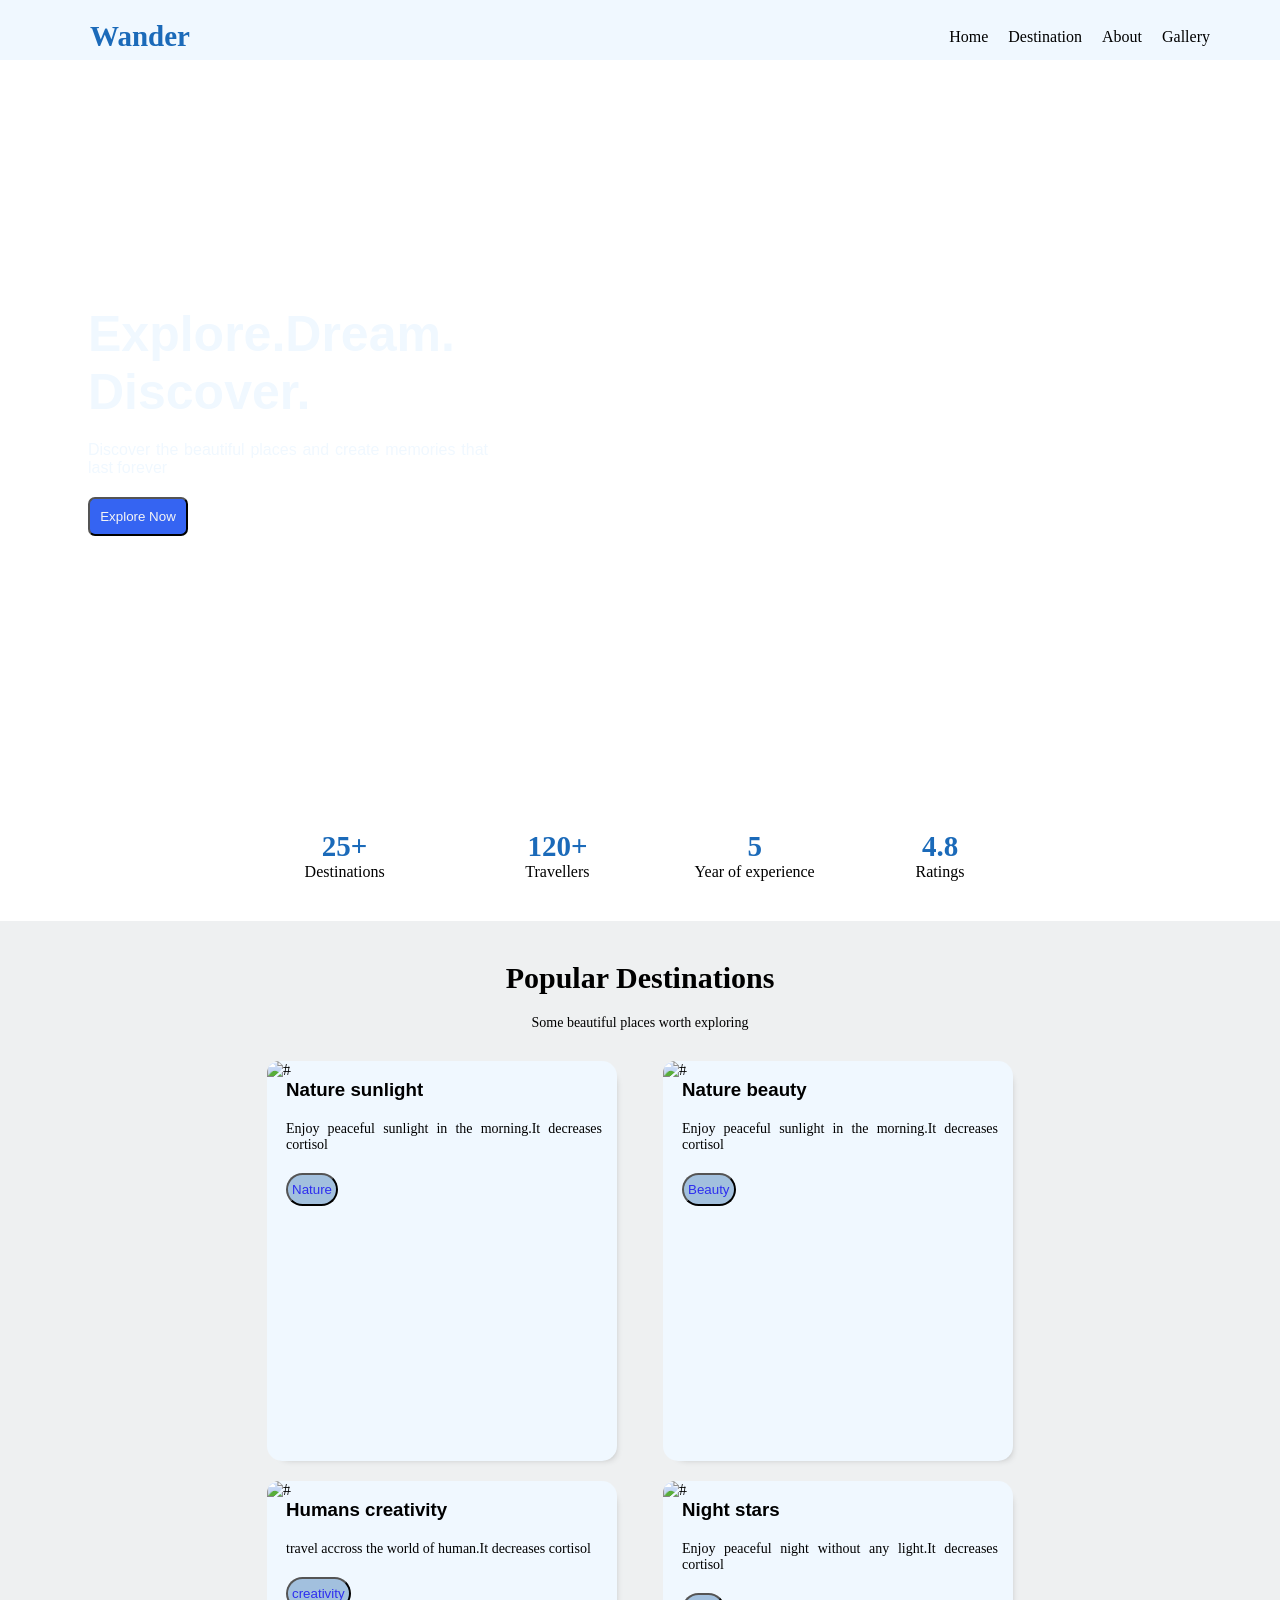
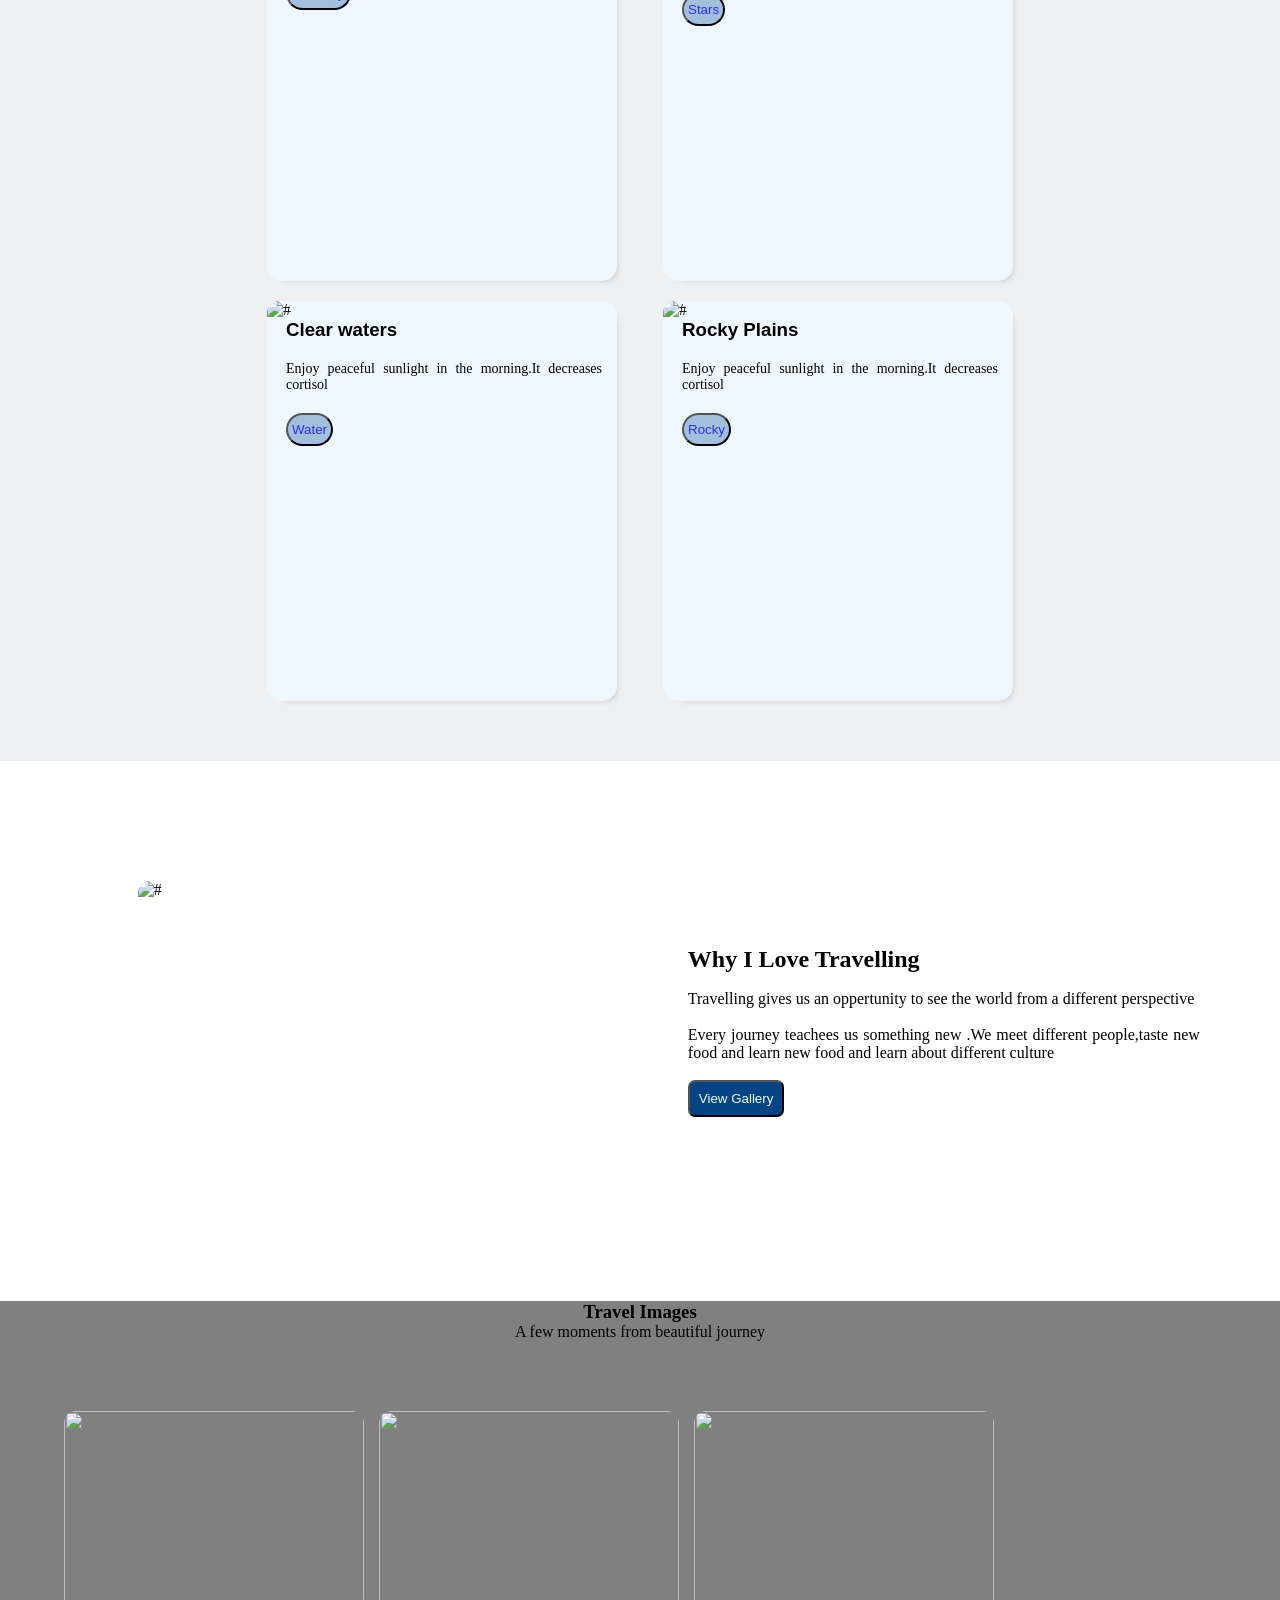
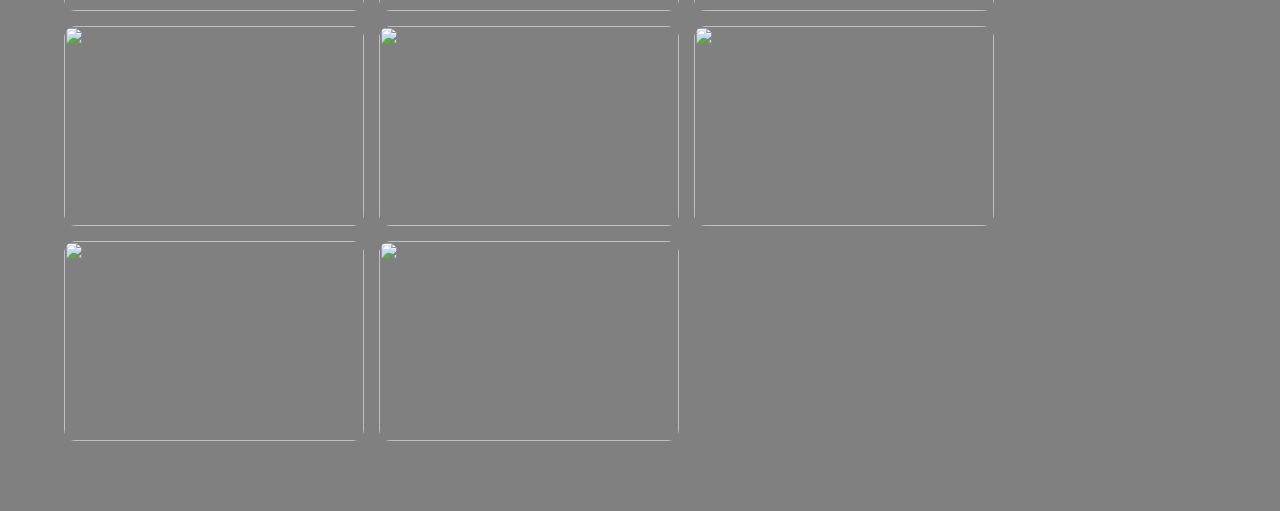
==== index.html @ 94b19f6f "first commit" ====
<!DOCTYPE html>
<html lang="en">

<head>
    <meta charset="UTF-8">
    <meta name="viewport" content="width=device-width, initial-scale=1.0">
    <title>Wander</title>
    <link rel="stylesheet" href="style.css">
</head>

<body>
    <nav>
        <ul>
            <div>
                <li><span>Wander</span></li>

            </div>
            <div class="feature">
                <li><a href="#">Home</a></li>
                <li><a href="#">Destination</a></li>
                <li><a href="#">About</a></li>
                <li><a href="#">Gallery</a></li>
            </div>
        </ul>
    </nav>
    <main>
        <div class="dis">
            <div class="text">
                <p>Explore.Dream. <br>
                Discover.</p>
                <p>Discover the beautiful places and create memories that last forever</p>
                <button>Explore Now</button>

            </div>
        
        </div>
</main>
<section>
    <div class="stats">
        <div class="info">
            <span>25+</span>
            <p>Destinations</p>
        </div>
        <div class="info">
            <span>120+</span>
            <p>Travellers</p>
        </div>
        <div class="info">
            <span>5</span>
            <p>Year of experience</p>
        </div>
        <div class="info">
            <span>4.8</span>
            <p>Ratings</p>
        </div>
    </div>
</section>
<article>
    <h2>Popular Destinations</h2>
    <p>Some beautiful places worth exploring</p>

    <div class="destiny">
        <div class="cards"><img src="https://picsum.photos/id/110/367/267" alt="#">
            <h3>Nature sunlight</h3>
            <p>Enjoy peaceful sunlight in the morning.It decreases cortisol</p>
            <button>Nature</button>
        </div>
        <div class="cards"><img src="https://picsum.photos/id/116/367/267" alt="#">
        <h3>Nature beauty</h3>
            <p>Enjoy peaceful sunlight in the morning.It decreases cortisol</p>
            <button>Beauty</button></div>
        <div class="cards"><img src="https://picsum.photos/id/122/367/267" alt="#">
        <h3>Humans creativity</h3>
            <p>travel accross the world of human.It decreases cortisol</p>
            <button>creativity</button></div>
        <div class="cards"><img src="https://picsum.photos/id/120/367/267" alt="#">
        <h3>Night stars</h3>
            <p>Enjoy peaceful night without any light.It decreases cortisol</p>
            <button>Stars</button></div>
        <div class="cards"><img src="https://picsum.photos/id/124/367/267" alt="#">
        <h3>Clear waters</h3>
            <p>Enjoy peaceful sunlight in the morning.It decreases cortisol</p>
            <button>Water</button></div>
        <div class="cards"><img src="https://picsum.photos/id/168/367/267" alt="#">
        <h3>Rocky Plains</h3>
            <p>Enjoy peaceful sunlight in the morning.It decreases cortisol</p>
            <button>Rocky</button></div>

    </div>
</article>
<aside>
    <div class="discri">
        <img src="https://picsum.photos/id/162/1500/998" alt="#">
        <div class="texto">
            <h2>Why I Love Travelling</h2>
            <p>Travelling gives us an oppertunity to see the world from a different perspective</p> 
            <p>Every journey teachees us something new .We meet different people,taste new food and learn new food and learn about different culture</p> 
            <button>View Gallery</button>

      </div>
    </div>
</aside>
<figure>
    <div class="info">
        <h3>Travel Images</h3>
        <p>A few moments from beautiful journey</p>
    </div>
    <div class="images">
        <img src="https://picsum.photos/id/154/367/267" alt="">
        <img src="https://picsum.photos/id/155/367/267" alt="">
        <img src="https://picsum.photos/id/142/367/267" alt="">
        <img src="https://picsum.photos/id/140/367/267" alt="">
        <img src="https://picsum.photos/id/136/367/267" alt="">
        <img src="https://picsum.photos/id/136/367/267" alt="">
        <img src="https://picsum.photos/id/118/367/267" alt="">
        <img src="https://picsum.photos/id/137/367/267" alt="">
    </div>
</figure>


</body>

</html>
---- style.css ----
* {
    margin: 0;
    padding: 0;
}
body{
    overflow-x: hidden;
}
nav {
    padding: 20px;
    height: 20px;
    position: fixed;
    z-index: 1;
    width: 100%;
    background-color: aliceblue;
}
nav ul {
    display: flex;
    list-style-type: none;
    align-items: center;
    justify-content: space-between;
}
span {
    color: #1b6ab9;
    font-weight: bolder;
    font-size: 29px;
    margin-left: 70px;

}
nav ul a {
    text-decoration: none;
    color: black;
}

.feature {
    display: flex;
    margin-right: 70px;
}
nav a {
    margin-right: 20px;
}

main {
    position: relative;
    top: 60px;
    width: 100vw;
    /* https://picsum.photos/id/62/2000/1333 */
    height: 80vh;
}
.dis{
    background-image: url(https://picsum.photos/2000/1333);
    width: 100vw;
    height: 80vh;
    object-fit: cover;
    background-position: center center;
    background-repeat: no-repeat;
    margin-bottom: 20px;
    
}
.text{
    height: 80vh;
    display: flex;
    text-align: justify;
    flex-direction: column;
    justify-content: center ;
    margin-left: 88px;
    max-width: 400px;
    row-gap: 20px;
    font-family: sans-serif;
    
}
.dis p:first-child{
    width: 100px;
    font-size: 50px;
    font-weight: bolder;
    color: aliceblue;
}
.dis p:nth-child(2){
    color: aliceblue;
}
.dis button{
    padding: 10px;
    width: 100px;
    border-radius: 7px;
    background-color: rgb(53, 100, 242);
    color: whitesmoke;
}

.stats {
    display: flex;
    justify-content: center;
    bottom: 1px;
    gap: 20px;
    margin-top: 70px;
    padding: 40px;
}

.info {
    text-align: center;
    min-width: 100px;
}
.info span{
    padding: 0px 70px 0px 0px;
}
article{
    background-color: rgb(238, 240, 241);
    width: 100vw;
    padding-bottom: 40px;
}
.destiny{
    display: flex;
    justify-content: center;
    align-items: center;
    width: 80vw;
    flex-wrap: wrap;
    gap: 0px 46px;
    margin: auto;   
}
article h2{
    font-size: 30px;
    padding-top: 40px;
    padding-bottom: 20px;
    text-align: center;
    
}
article p{
    font-size: 14px;
    margin: 0px 0px 30px 0px;
    text-align: center;
}
.cards{
    height: 400px;
    width: 350px;
    background-color:aliceblue ;
    border-radius: 15px;
    margin-bottom: 20px;
    box-shadow: 6px 6px 8px -10px gray;
}
.cards:hover{
    box-shadow: 6px 6px 13px -2px gray;
    transform: translateY(-7px);
    transition: ease;
    transition-duration: 0.3s;
}
.cards img{
    border-radius: 15px 15px 0px 0px ;
    height: 230px;
    width: 350px;
    object-fit: cover;
    object-position: top;
    background-color: aliceblue;
}
.cards h3{
    margin: 0px 0px 20px 19px;
    font-family: 'Segoe UI', Tahoma, Geneva, Verdana, sans-serif;
    text-align: justify;  
}
.cards p{
    margin: 0px 15px 20px 19px;
    text-align: justify;
}
.cards button{
    margin: 0px 15px 20px 19px;
    padding: 7px 4px;
    border-radius: 19px;
    background-color: #a2c0de;
    color: rgb(46, 46, 239);
    text-align: justify;
}
.discri img{
    height: 300px;
    width: 500px;
    border-radius: 12px;
    margin-left: 5%;
}
.texto{
    width: 40vw; 
    text-align: justify;
}
.texto p{
    margin-bottom: 18px;
    margin-top: 17px;
}
.texto button{
    padding: 9px;
    color: azure;
    background-color: rgb(4, 68, 132);
    border-radius: 7px;
}
.discri{
    height: 60vh;   
    gap: 0px 50px;
    display: flex;
    text-align: justify;
    width: 90vw;
    flex-wrap: wrap;
    align-items: center;
    justify-content: center;
    margin: auto;    
}
figure {
    display: flex;
    flex-direction: column;
    height: 90vh;
    background-color: grey;
}

.images{
    display: flex;
    margin: auto;
    flex-wrap: wrap;
    align-items: center;
    width: 90vw;
    gap: 15px 15px;

}
.images img{
    border-radius: 12px;
    height: 200px;
    width: 300px;
}
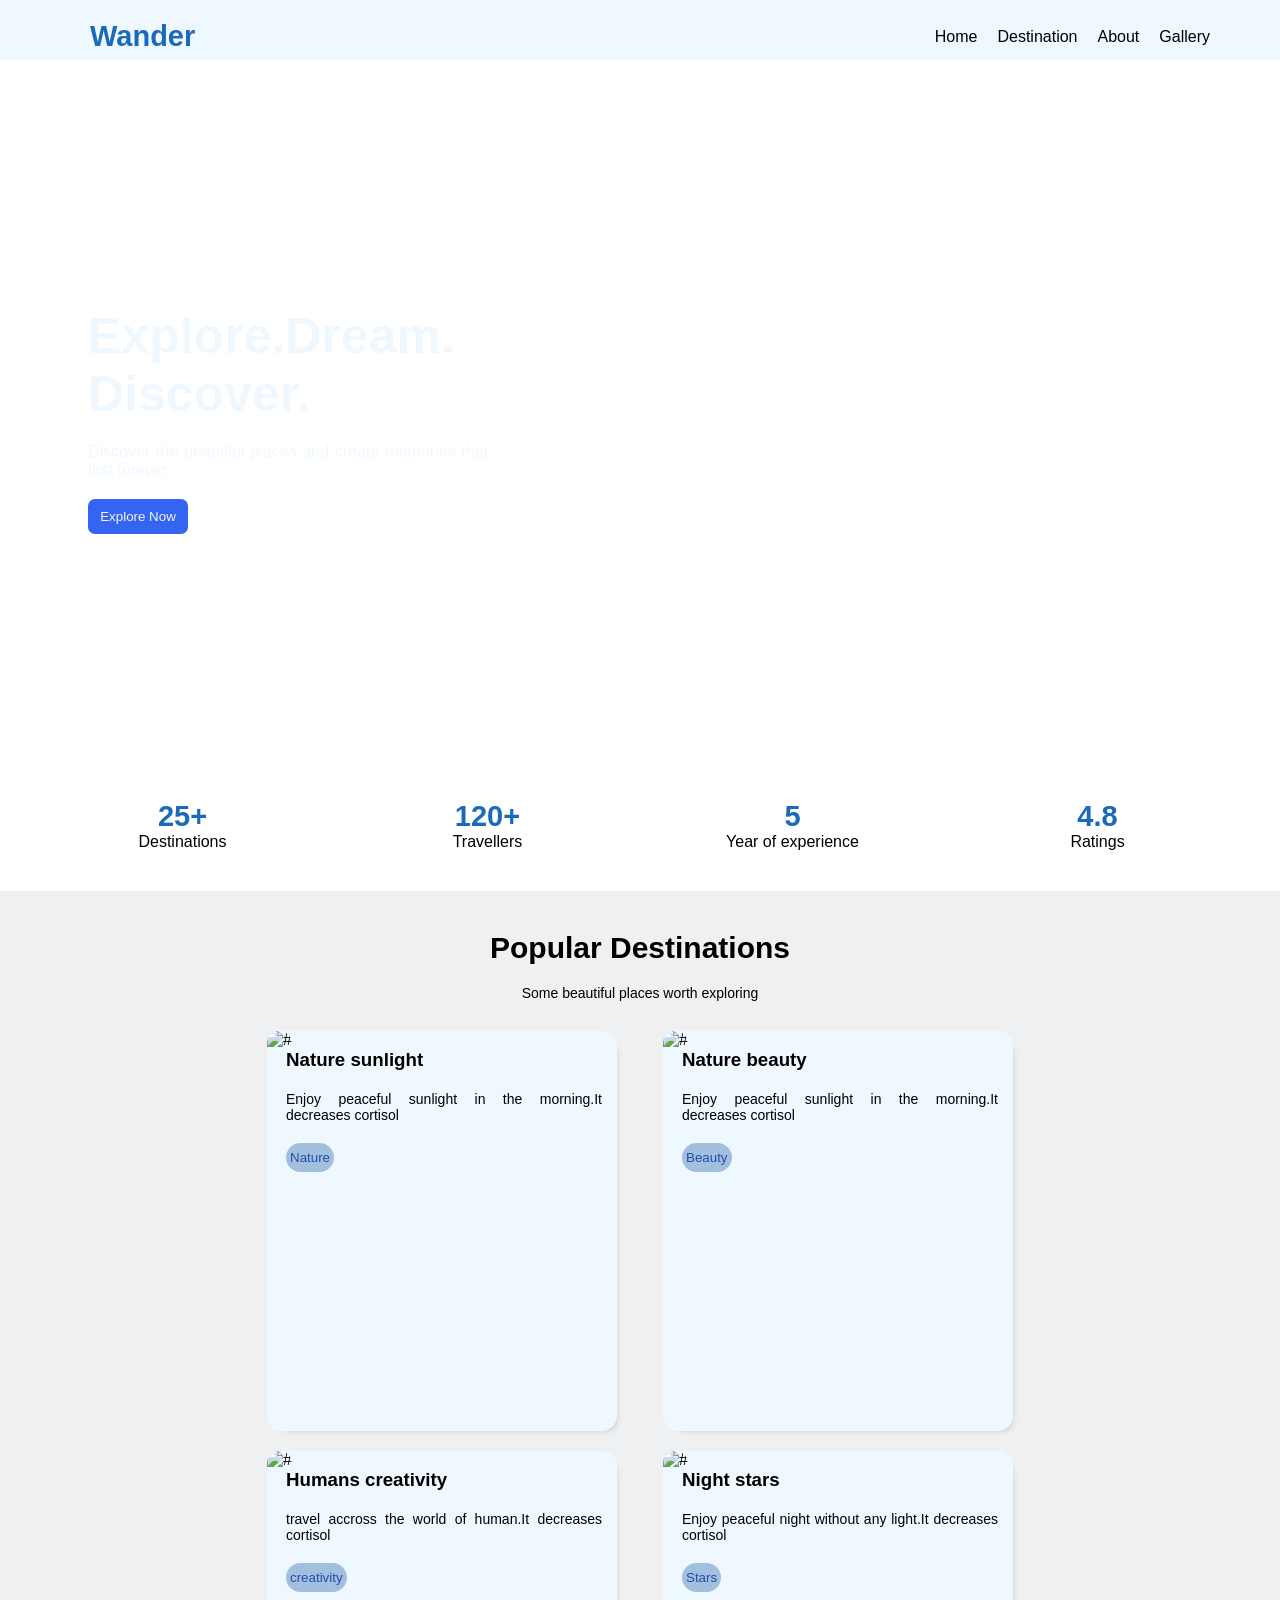
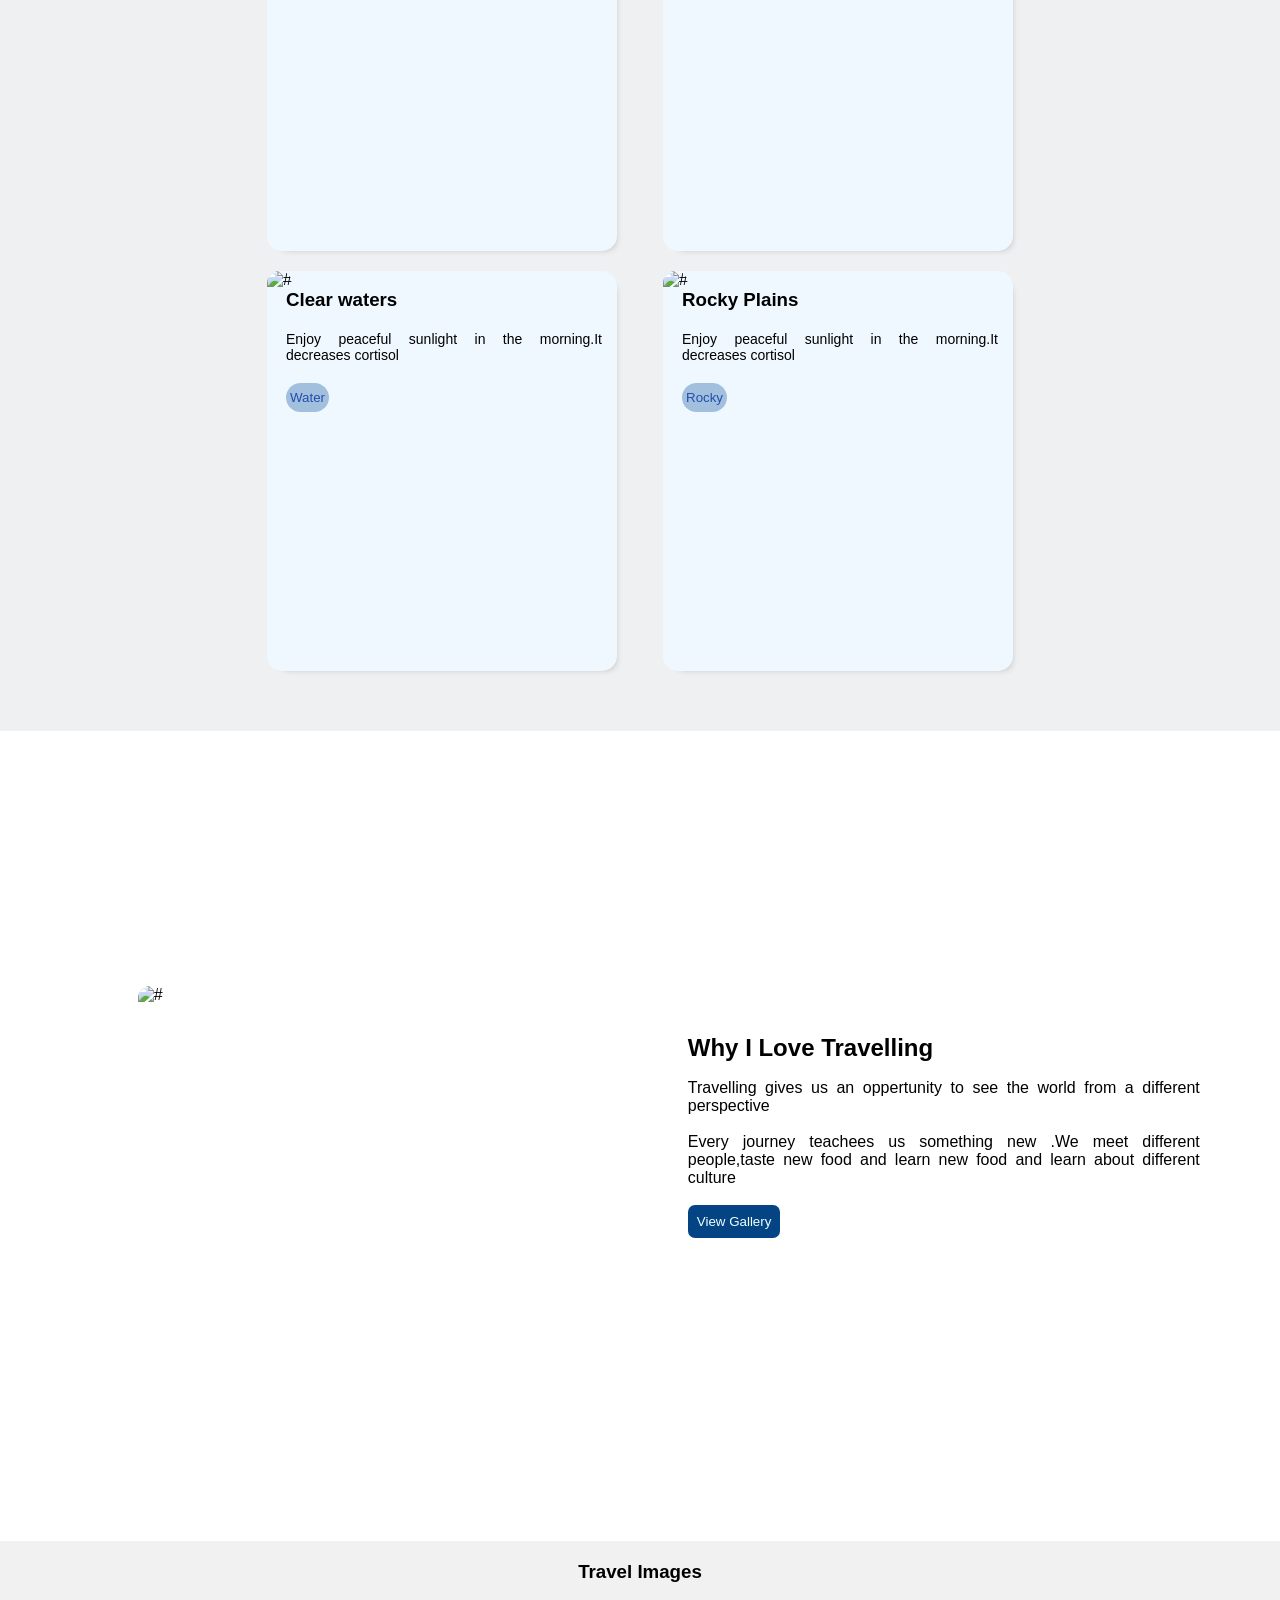
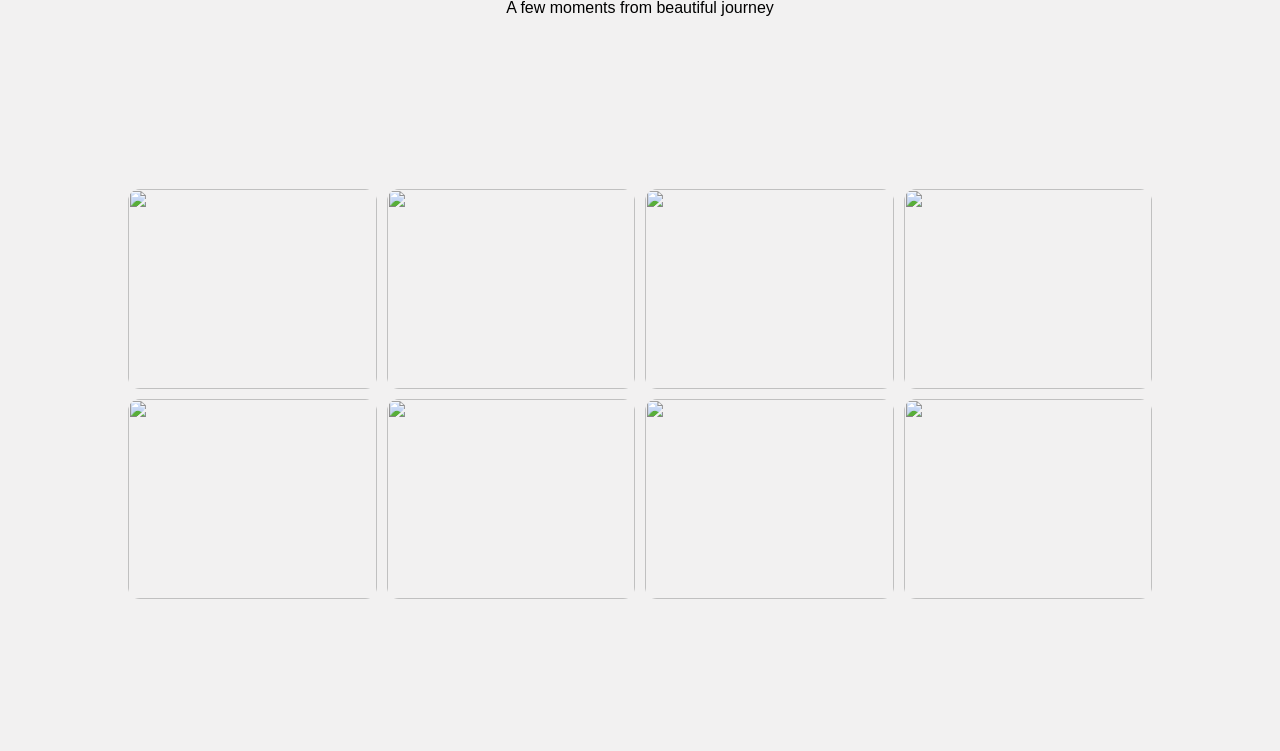
==== commit ecf08b41: "modify the ui" ====
--- a/index.html
+++ b/index.html
@@ -101,7 +101,7 @@
     </div>
 </aside>
 <figure>
-    <div class="info">
+    <div class="infos">
         <h3>Travel Images</h3>
         <p>A few moments from beautiful journey</p>
     </div>
--- a/style.css
+++ b/style.css
@@ -4,6 +4,7 @@
 }
 body{
     overflow-x: hidden;
+    font-family: 'Segoe UI', Tahoma, Geneva, Verdana, sans-serif;
 }
 nav {
     padding: 20px;
@@ -82,24 +83,44 @@
     width: 100px;
     border-radius: 7px;
     background-color: rgb(53, 100, 242);
+     border: none;
     color: whitesmoke;
 }
-
+.dis button:hover{
+    color: rgb(53, 100, 242);
+    background-color:  whitesmoke;;
+}
 .stats {
     display: flex;
     justify-content: center;
     bottom: 1px;
     gap: 20px;
-    margin-top: 70px;
+    margin-top: 40px;
     padding: 40px;
 }
 
 .info {
     text-align: center;
-    min-width: 100px;
+    flex: 1;
+    min-width: 0;
 }
 .info span{
     padding: 0px 70px 0px 0px;
+}
+@media (max-width: 970px) {
+    .stats {
+        display: grid;
+        grid-template-columns: repeat(2, minmax(0, 1fr));
+        gap: 24px 12px;
+        padding: 24px 12px;
+    }
+    .info span {
+        font-size: 28px;
+    }
+
+    .info p {
+        font-size: 16px;
+    }
 }
 article{
     background-color: rgb(238, 240, 241);
@@ -163,8 +184,13 @@
     padding: 7px 4px;
     border-radius: 19px;
     background-color: #a2c0de;
-    color: rgb(46, 46, 239);
-    text-align: justify;
+    color: rgb(34, 78, 173);
+    text-align: justify;
+    border: none;
+}
+.cards button:hover{
+     background-color: rgb(34, 78, 173);
+    color: #a2c0de;
 }
 .discri img{
     height: 300px;
@@ -185,9 +211,14 @@
     color: azure;
     background-color: rgb(4, 68, 132);
     border-radius: 7px;
+   border: none;
+}
+.texto button:hover{
+    color: rgb(4, 68, 132);
+    background-color: azure;
 }
 .discri{
-    height: 60vh;   
+    height: 90vh;   
     gap: 0px 50px;
     display: flex;
     text-align: justify;
@@ -201,20 +232,39 @@
     display: flex;
     flex-direction: column;
     height: 90vh;
-    background-color: grey;
-}
-
-.images{
-    display: flex;
+    background-color: rgb(242, 241, 241);
+}
+.infos{
+    text-align: center;
+}
+.infos h3{
+    margin: 20px 0px 16px 0px;
+    
+}
+.infos p{
+    margin-bottom: 20px;
+}
+
+.images {
+    display: grid;
+    justify-items: center;
     margin: auto;
-    flex-wrap: wrap;
-    align-items: center;
-    width: 90vw;
-    gap: 15px 15px;
-
-}
-.images img{
+    width: 80vw;
+    height: auto;
+    grid-template-columns: repeat(4, minmax(0, 1fr));
+    gap: 10px;
+}
+
+.images img {
     border-radius: 12px;
     height: 200px;
-    width: 300px;
-}
+    width: 100%;
+    object-fit: cover;
+}
+@media screen and (max-width: 1000px) {
+    .images{
+         display: grid;
+         grid-template-columns:  repeat(2, minmax(0, 1fr));;
+        
+    }
+}
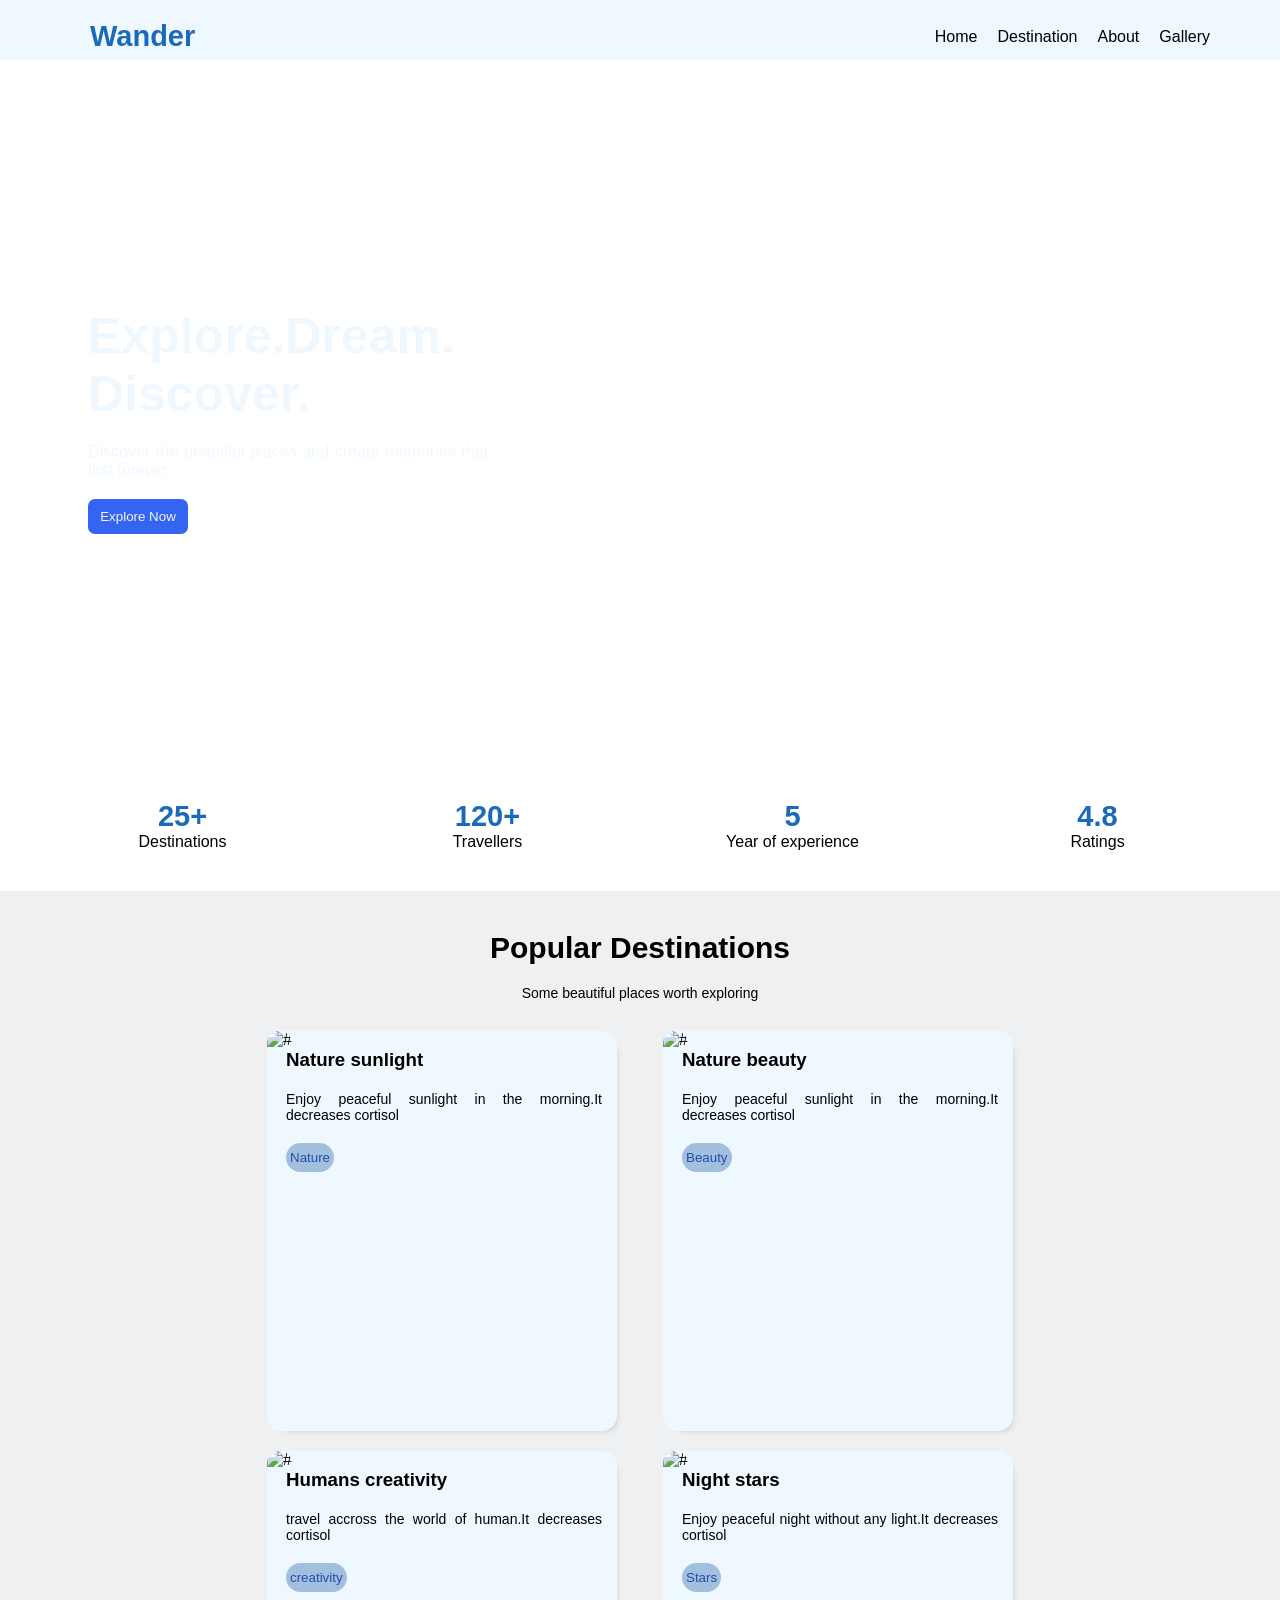
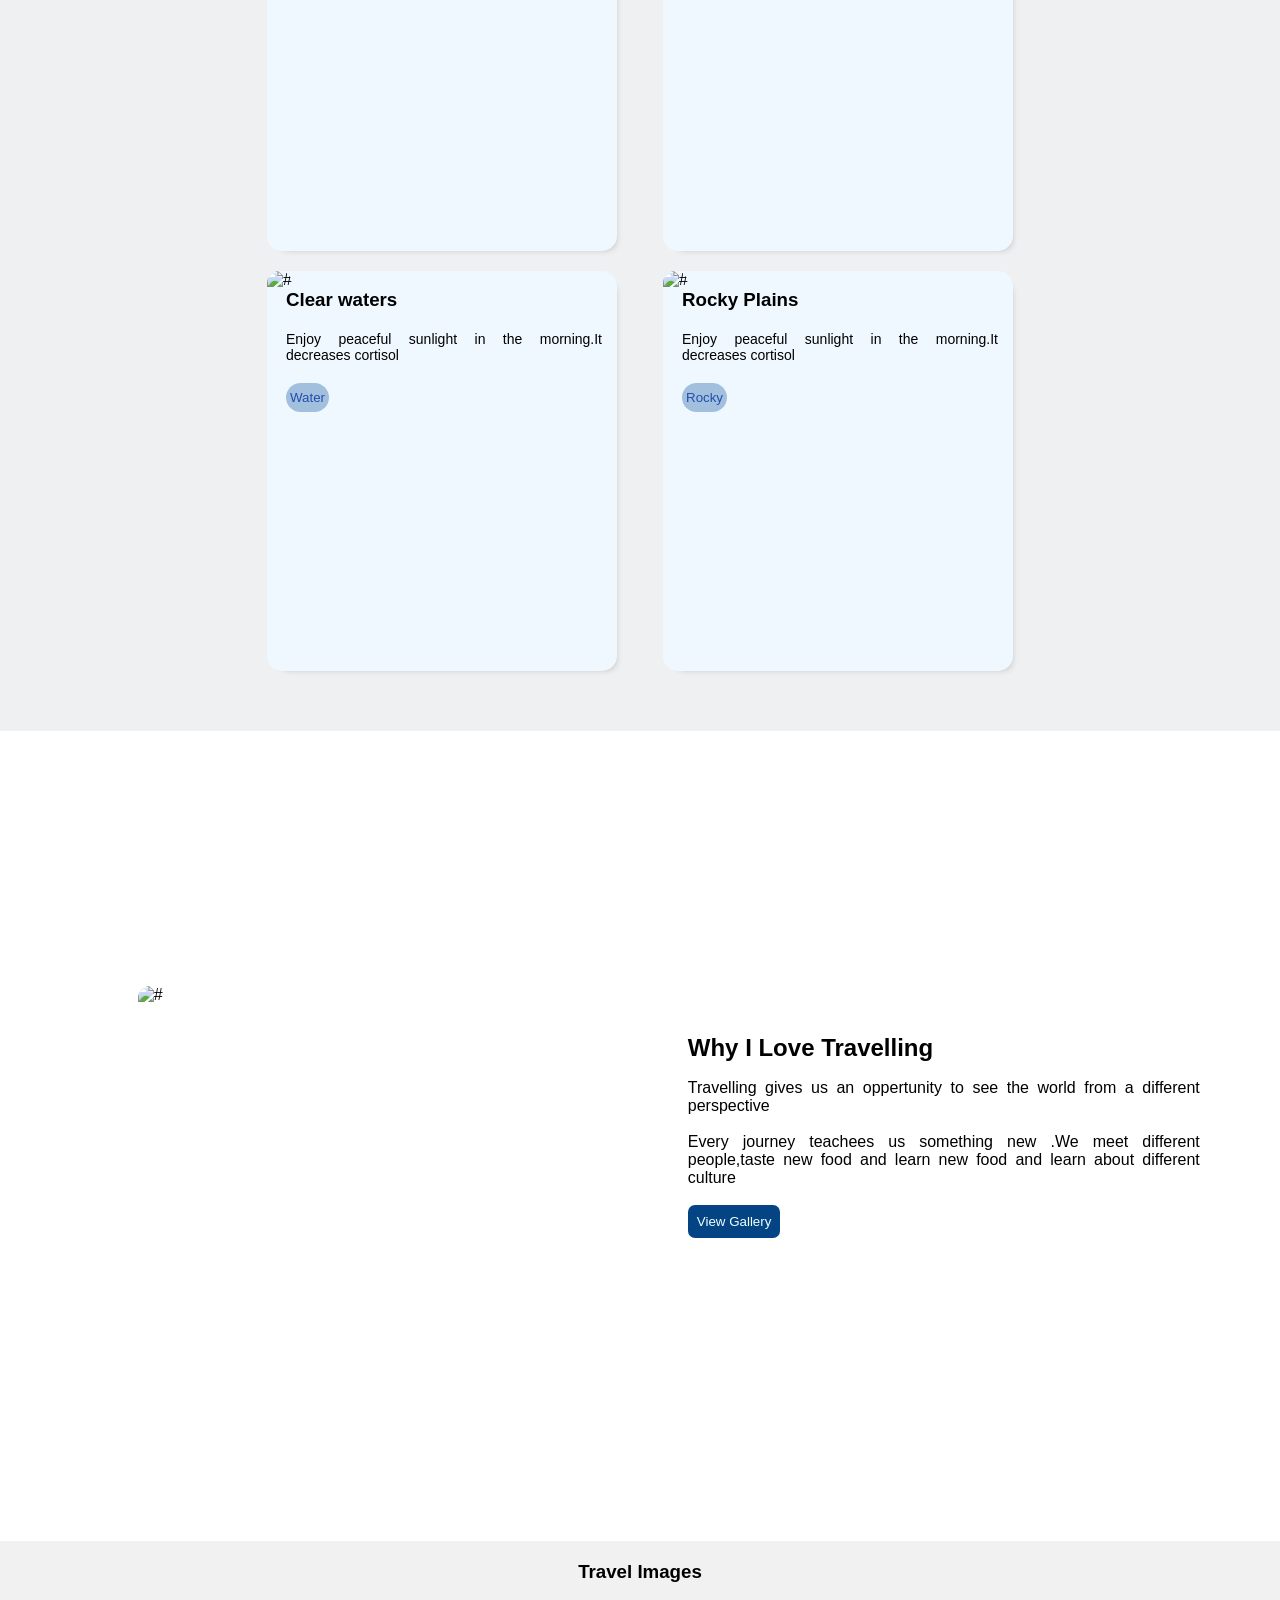
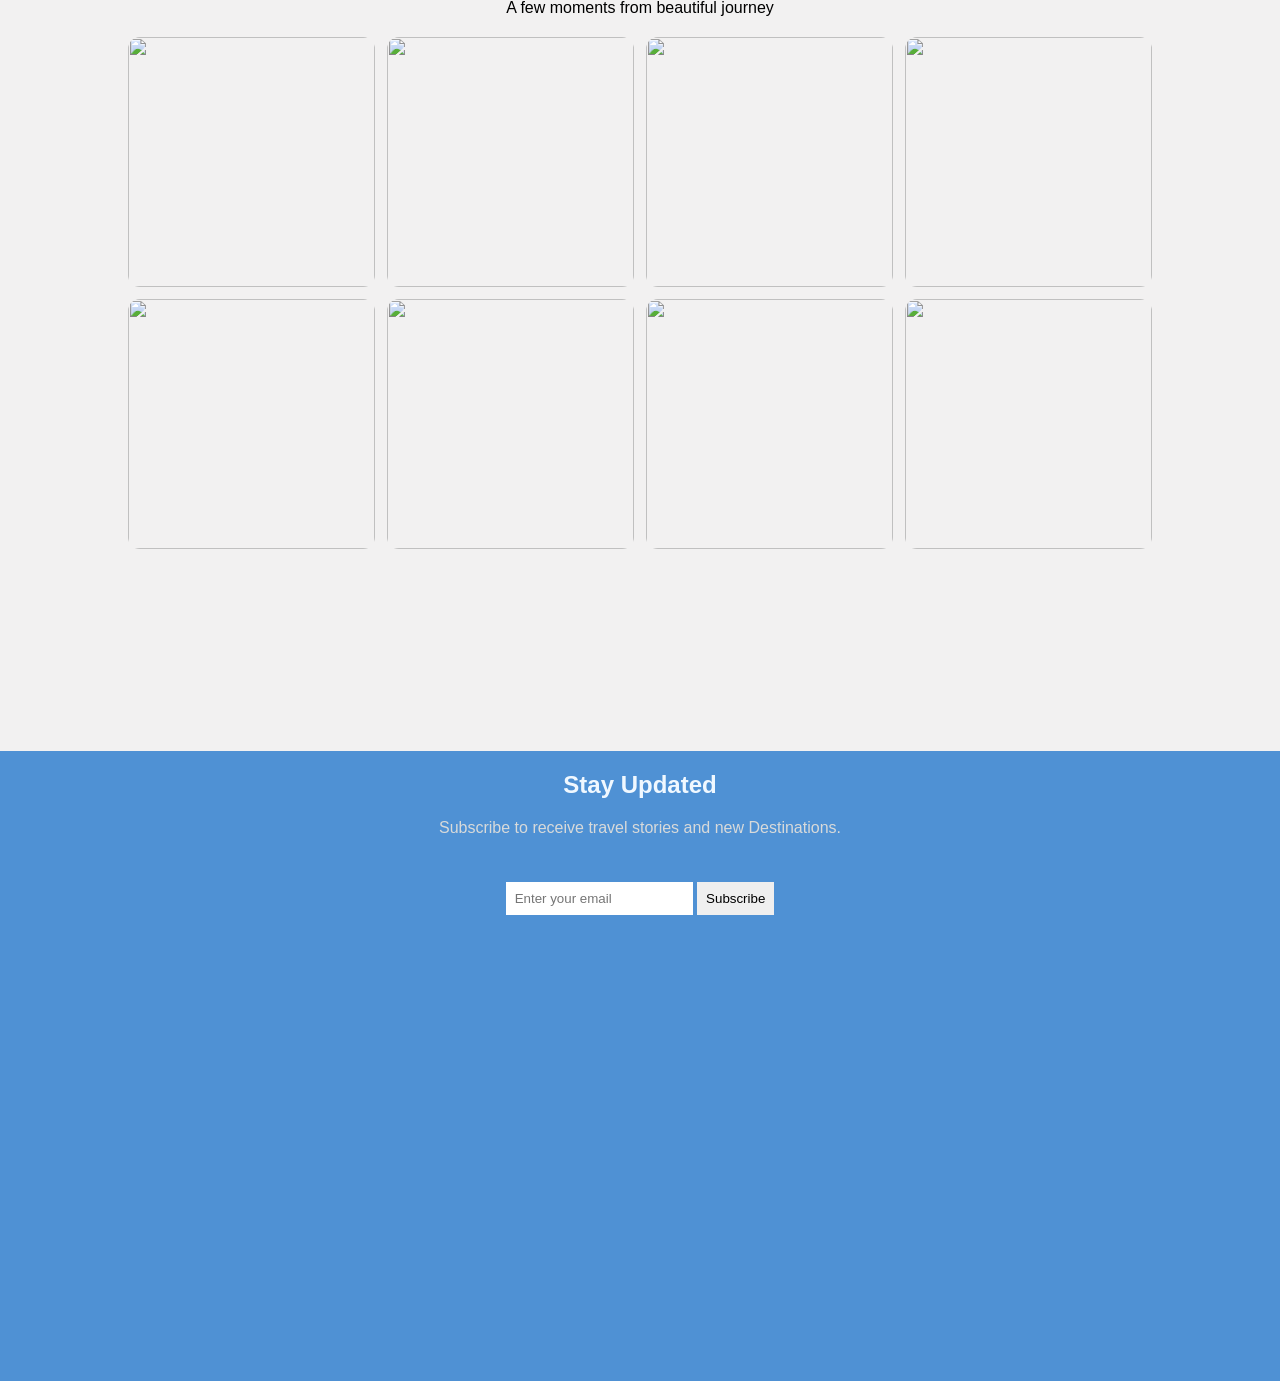
==== commit 7c9999f9: "changes in code" ====
--- a/index.html
+++ b/index.html
@@ -111,12 +111,21 @@
         <img src="https://picsum.photos/id/142/367/267" alt="">
         <img src="https://picsum.photos/id/140/367/267" alt="">
         <img src="https://picsum.photos/id/136/367/267" alt="">
-        <img src="https://picsum.photos/id/136/367/267" alt="">
+        <img src="https://picsum.photos/id/139/367/267" alt="">
         <img src="https://picsum.photos/id/118/367/267" alt="">
         <img src="https://picsum.photos/id/137/367/267" alt="">
     </div>
 </figure>
+<footer>
+    <div class="email">
+        <h2>Stay Updated</h2>
+        <p>Subscribe to receive travel stories and new Destinations.</p>
+        <input type="email" placeholder="Enter your email">
+    
+        <button>Subscribe</button>
+    </div>
 
+</footer>
 
 </body>
 
--- a/style.css
+++ b/style.css
@@ -228,6 +228,10 @@
     justify-content: center;
     margin: auto;    
 }
+.discri img:hover{
+    transform: scale(1.03);
+    transition: ease 0.3s ;
+}
 figure {
     display: flex;
     flex-direction: column;
@@ -247,24 +251,57 @@
 
 .images {
     display: grid;
-    justify-items: center;
-    margin: auto;
+    grid-template-columns: repeat(4, minmax(0, 1fr));
     width: 80vw;
+    gap: 12px;
+    margin: 0 auto;
     height: auto;
-    grid-template-columns: repeat(4, minmax(0, 1fr));
-    gap: 10px;
+    padding-bottom: 30px;
 }
 
 .images img {
+    width: 100%;
+    height: 250px;
     border-radius: 12px;
-    height: 200px;
-    width: 100%;
     object-fit: cover;
+}
+.images img:hover{
+    transform: scale(1.03);
+    transition: ease 0.3s ;
 }
 @media screen and (max-width: 1000px) {
     .images{
-         display: grid;
-         grid-template-columns:  repeat(2, minmax(0, 1fr));;
-        
-    }
-}
+        display: grid;
+        grid-template-columns:  repeat(2, minmax(0, 1fr));;
+        height: auto;
+    }
+     .images img {
+        height: 250px;
+    }
+}
+footer{
+    display: block;
+    width: 100%;
+    height: 70vh;
+    margin-top: auto;
+    box-sizing: border-box;
+    background-color: #4f91d4;
+    padding: 20px;
+}
+.email p,.email input{
+    margin-top: 20px;
+    margin-bottom: 25px;
+    color: rgb(216, 218, 218);
+}
+.email{
+     text-align: center;
+     color: aliceblue;
+}
+.email input,button{
+    padding: 9px;
+    border: none;
+}
+.email button:hover{
+    background-color: #4f91d4;
+
+}
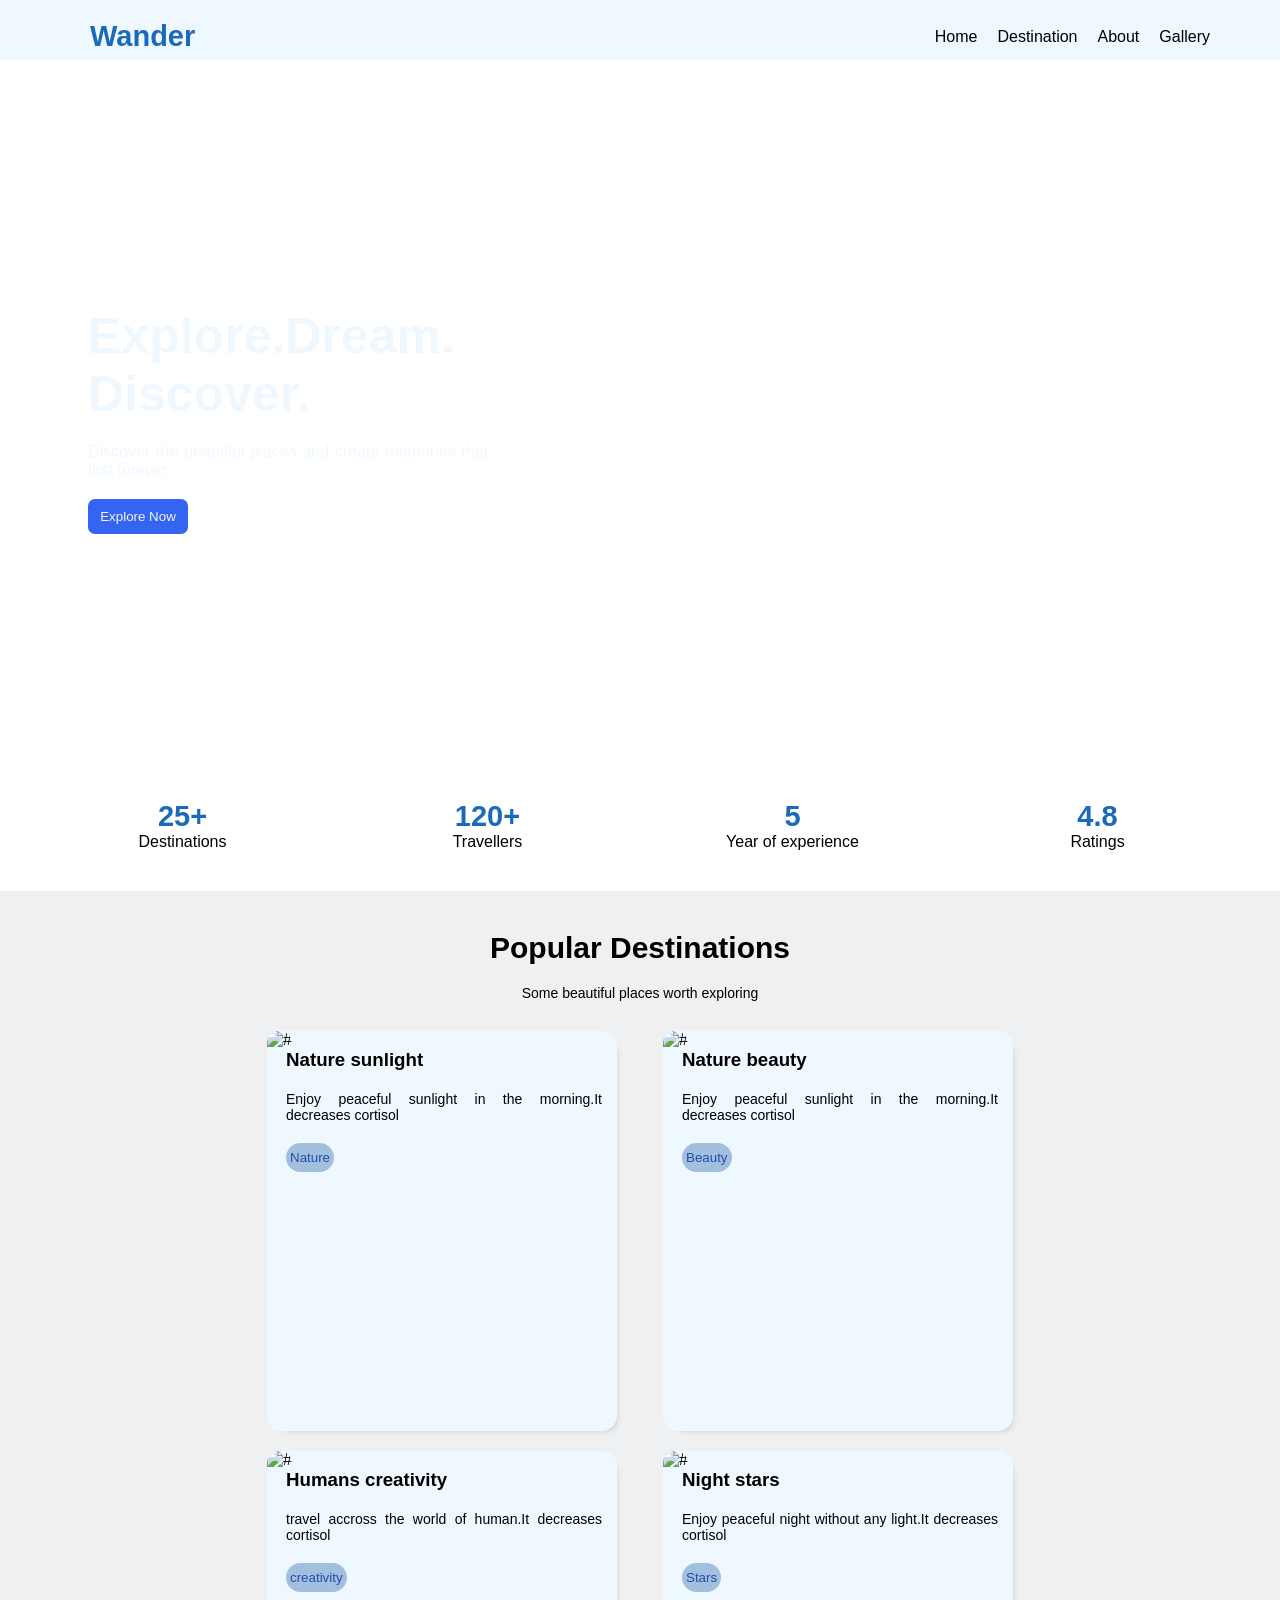
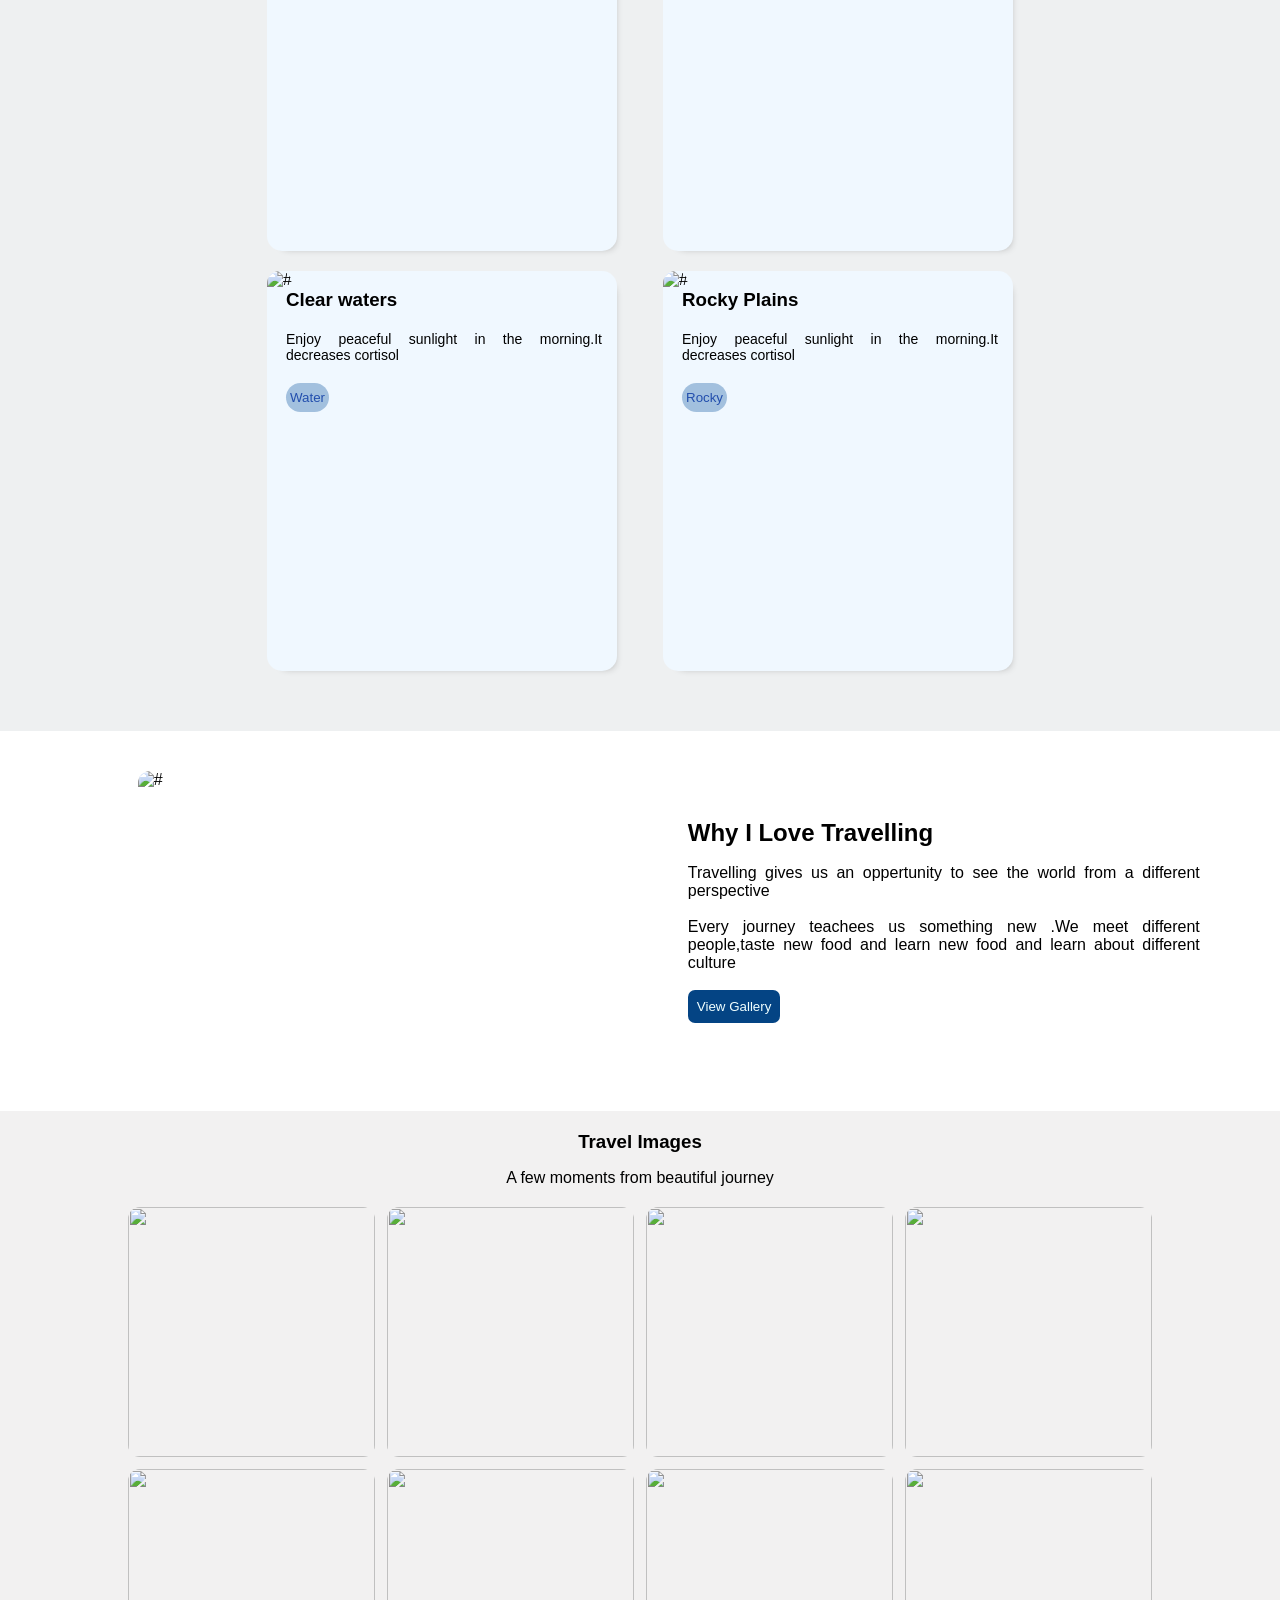
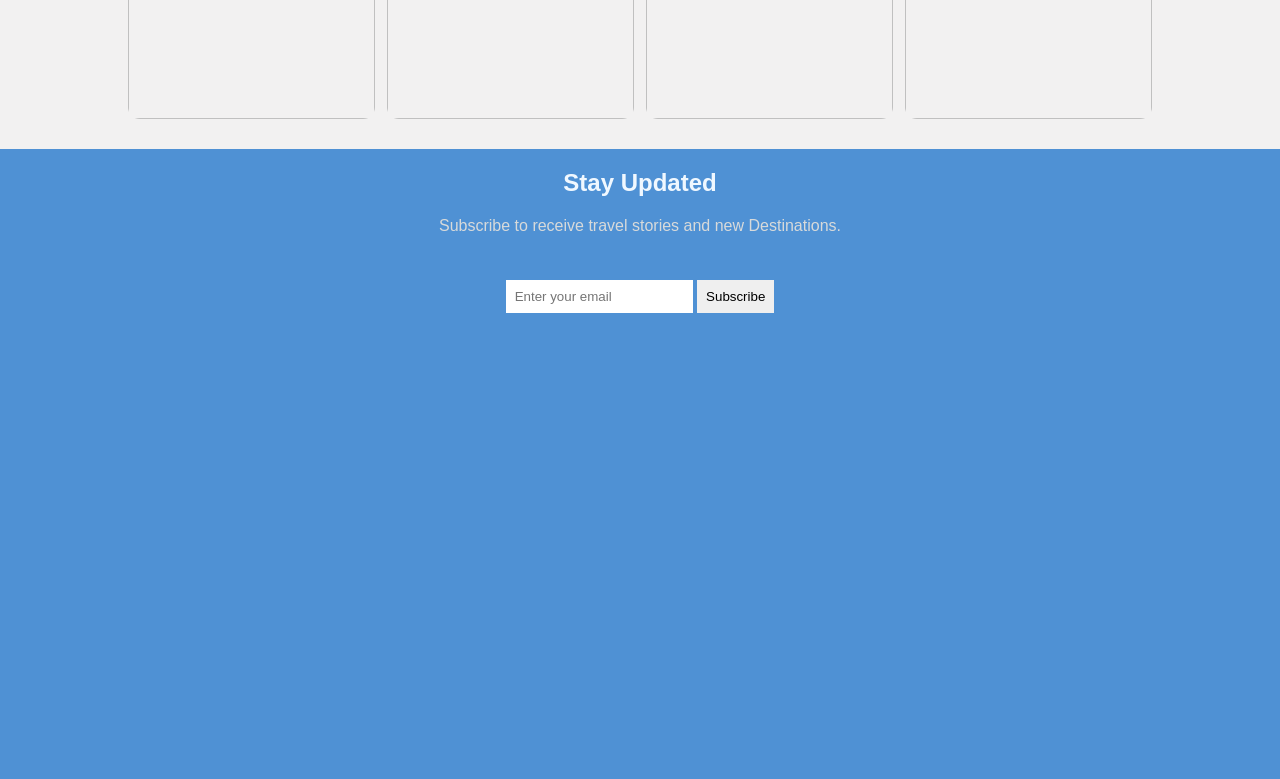
==== commit 5afaddcc: "correct the errors" ====
--- a/index.html
+++ b/index.html
@@ -124,6 +124,7 @@
     
         <button>Subscribe</button>
     </div>
+    
 
 </footer>
 
--- a/style.css
+++ b/style.css
@@ -218,7 +218,7 @@
     background-color: azure;
 }
 .discri{
-    height: 90vh;   
+    height: fit-content;   
     gap: 0px 50px;
     display: flex;
     text-align: justify;
@@ -226,7 +226,8 @@
     flex-wrap: wrap;
     align-items: center;
     justify-content: center;
-    margin: auto;    
+    margin: auto;
+    padding: 40px;    
 }
 .discri img:hover{
     transform: scale(1.03);
@@ -235,7 +236,7 @@
 figure {
     display: flex;
     flex-direction: column;
-    height: 90vh;
+    height: fit-content;
     background-color: rgb(242, 241, 241);
 }
 .infos{
@@ -255,7 +256,6 @@
     width: 80vw;
     gap: 12px;
     margin: 0 auto;
-    height: auto;
     padding-bottom: 30px;
 }
 
@@ -273,11 +273,24 @@
     .images{
         display: grid;
         grid-template-columns:  repeat(2, minmax(0, 1fr));;
-        height: auto;
+        background-color: rgb(242, 241, 241);
+    }
+    .images img {
+         width:100%;
+        height: 250px;
+    }
+}
+@media screen and (max-width: 600px) {
+    .images{
+        display: grid;
+        grid-template-columns:  repeat(1, minmax(0, 1fr));;
+        background-color: rgb(242, 241, 241);
     }
      .images img {
         height: 250px;
-    }
+        width:100%;
+    }
+    
 }
 footer{
     display: block;
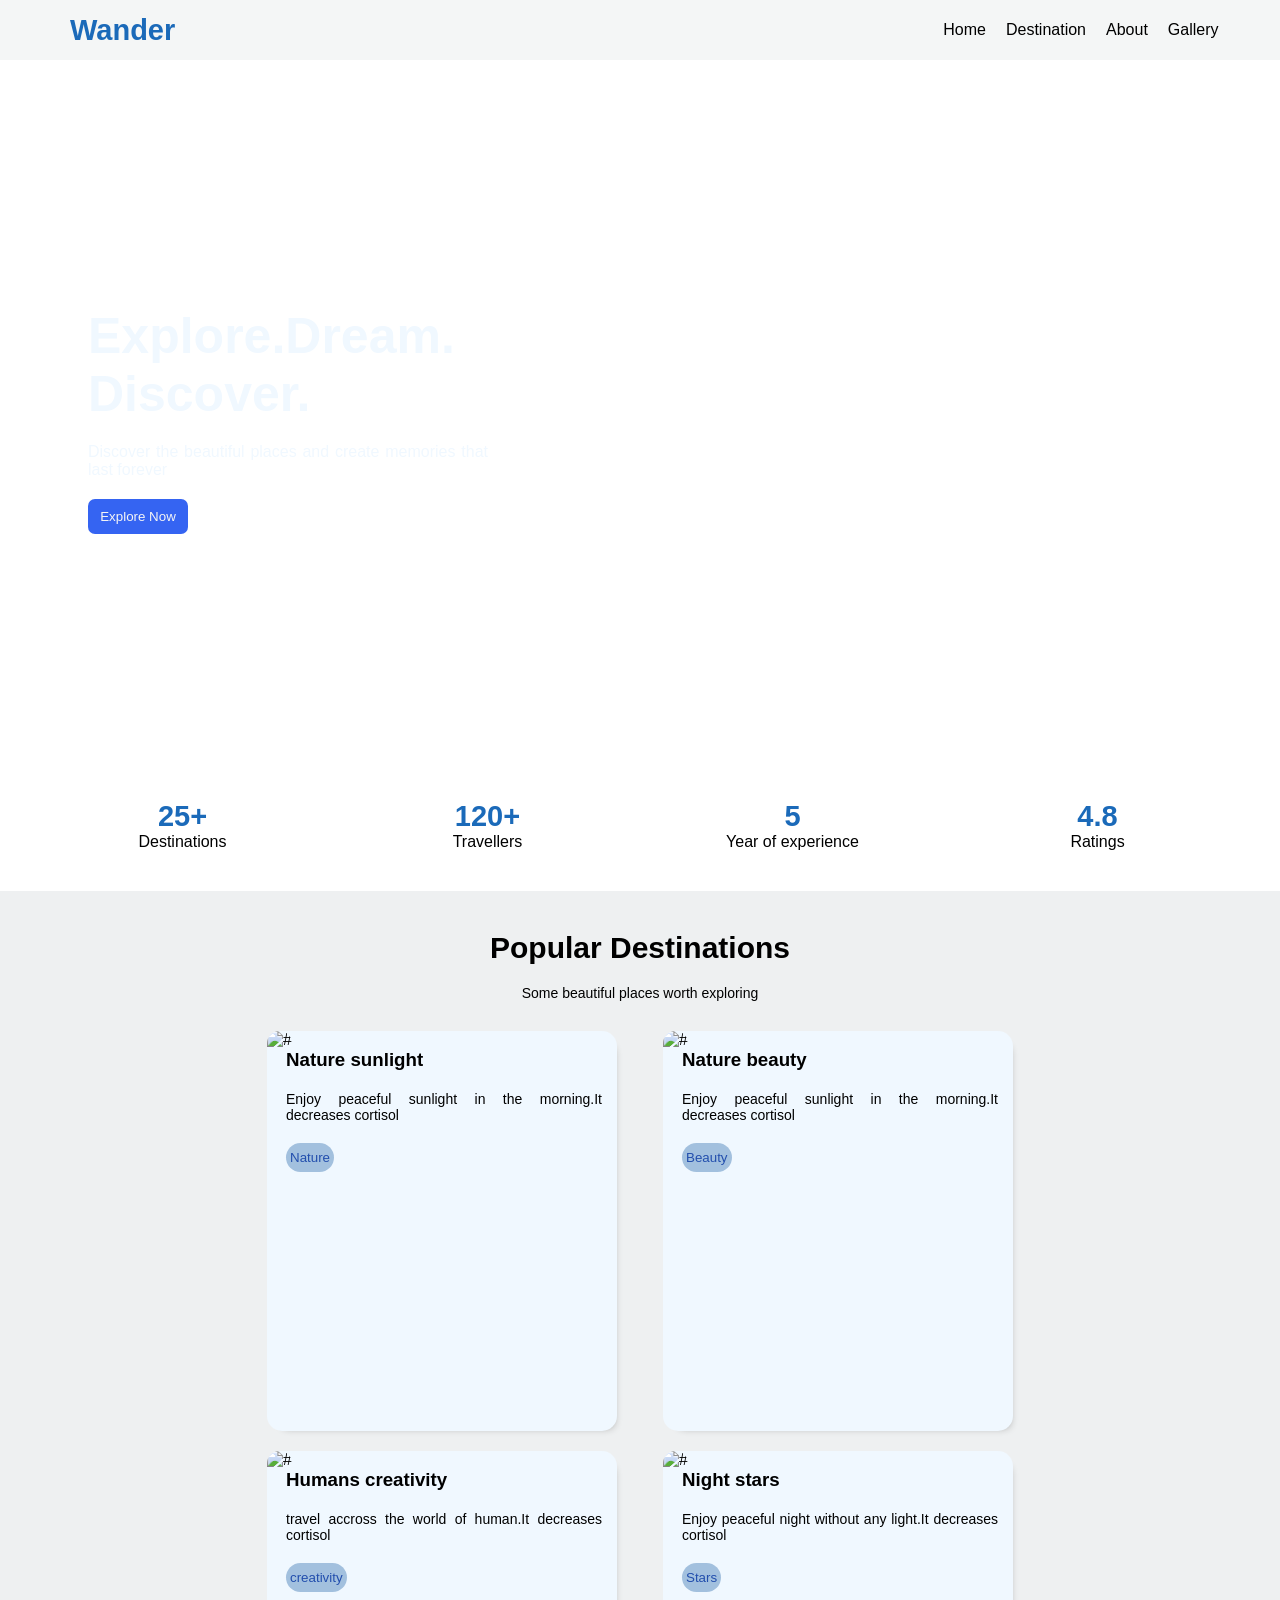
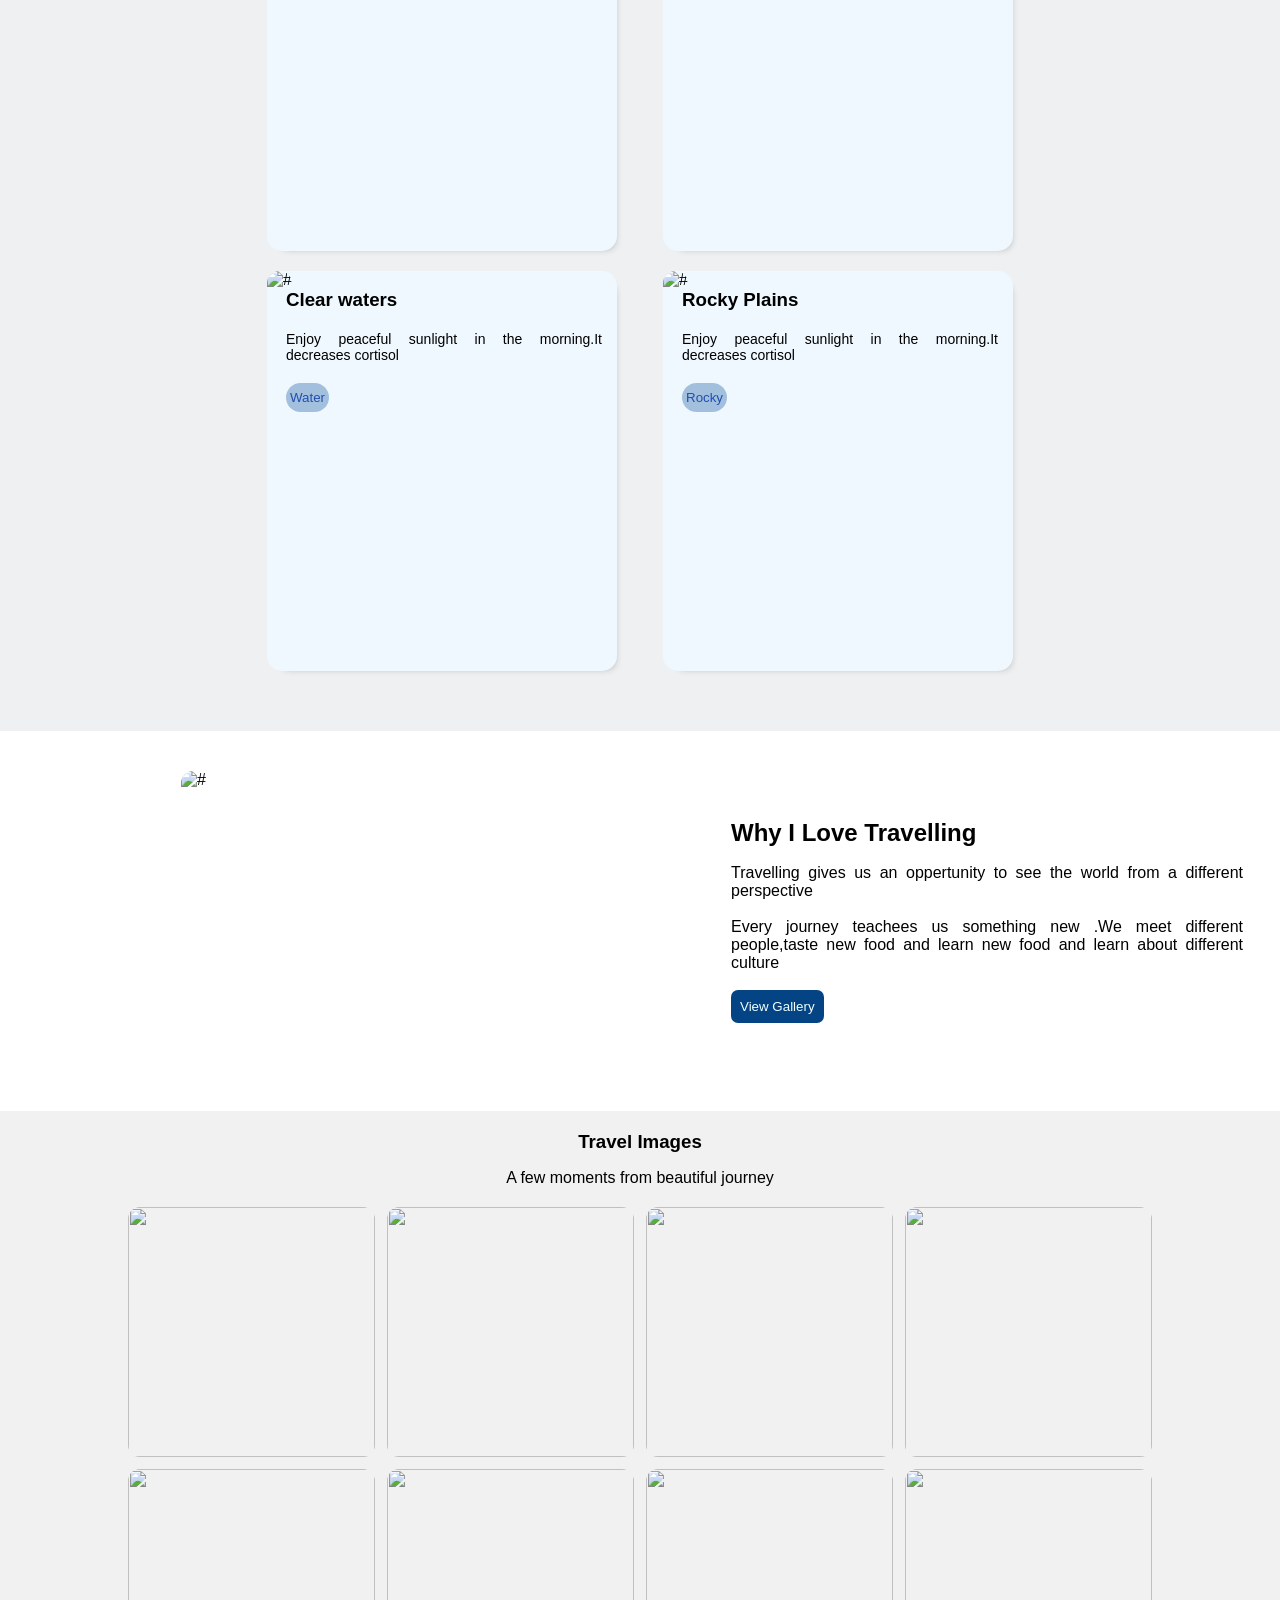
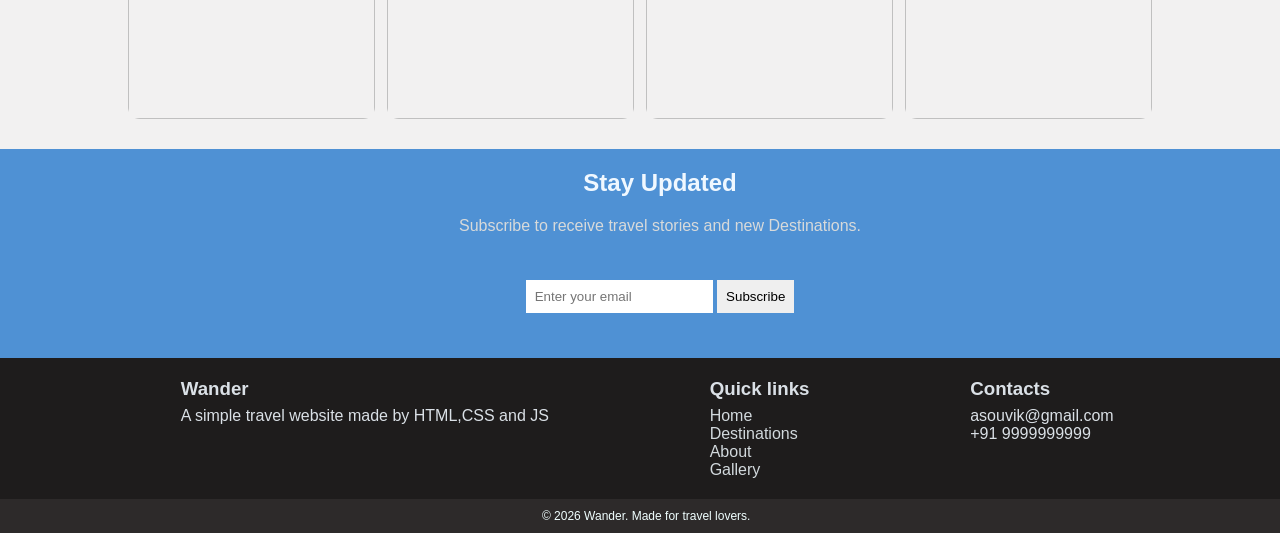
==== commit 167e95f2: "maximum changes" ====
--- a/index.html
+++ b/index.html
@@ -1,133 +1,168 @@
 <!DOCTYPE html>
 <html lang="en">
-
-<head>
-    <meta charset="UTF-8">
-    <meta name="viewport" content="width=device-width, initial-scale=1.0">
-    <title>Wander</title>
-    <link rel="stylesheet" href="style.css">
+    
+    <head>
+        <meta charset="UTF-8">
+        <meta name="viewport" content="width=device-width, initial-scale=1.0">
+        <title>Wander</title>
+        <link rel="stylesheet" href="style.css">
+        
 </head>
 
 <body>
     <nav>
-        <ul>
-            <div>
-                <li><span>Wander</span></li>
+        <ul class="sidebar">
+            
+            <li onclick=hidesidebar()><a><svg xmlns="http://www.w3.org/2000/svg" height="30px" viewBox="0 -960 960 960" width="30px" fill="black"><path d="m256-200-56-56 224-224-224-224 56-56 224 224 224-224 56 56-224 224 224 224-56 56-224-224-224 224Z"/></svg></a></li>
+            <li><a href="#Home">Home</a></li>
+            <li><a href="#Destination">Destination</a></li>
+            <li><a href="#About">About</a></li>
+            <li><a href="#Gallery">Gallery</a></li>
+        </ul>
+        <ul class="hidebar">
 
-            </div>
-            <div class="feature">
-                <li><a href="#">Home</a></li>
-                <li><a href="#">Destination</a></li>
-                <li><a href="#">About</a></li>
-                <li><a href="#">Gallery</a></li>
-            </div>
+            <li><span>Wander</span></li>
+            <li class="hide"><a href="#Home">Home</a></li>
+            <li class="hide"><a href="#Destination">Destination</a></li>
+            <li class="hide"><a href="#About">About</a></li>
+            <li class="hide"><a href="#Gallery">Gallery</a></li>
+            <li class="hidden" onclick= showsidebar()><a><svg xmlns="http://www.w3.org/2000/svg" height="30px" viewBox="0 -960 960 960" width="30px" fill="black"><path d="M120-240v-80h720v80H120Zm0-200v-80h720v80H120Zm0-200v-80h720v80H120Z"/></svg></a></li>
+    
         </ul>
     </nav>
     <main>
-        <div class="dis">
+        <div class="dis" id="Home">
             <div class="text">
                 <p>Explore.Dream. <br>
-                Discover.</p>
+                    Discover.</p>
                 <p>Discover the beautiful places and create memories that last forever</p>
                 <button>Explore Now</button>
 
             </div>
-        
+
         </div>
-</main>
-<section>
-    <div class="stats">
-        <div class="info">
-            <span>25+</span>
-            <p>Destinations</p>
+    </main>
+    <section>
+        <div class="stats">
+            <div class="info">
+                <span>25+</span>
+                <p>Destinations</p>
+            </div>
+            <div class="info">
+                <span>120+</span>
+                <p>Travellers</p>
+            </div>
+            <div class="info">
+                <span>5</span>
+                <p>Year of experience</p>
+            </div>
+            <div class="info">
+                <span>4.8</span>
+                <p>Ratings</p>
+            </div>
         </div>
-        <div class="info">
-            <span>120+</span>
-            <p>Travellers</p>
+    </section>
+    <article id="Destination">
+        <h2>Popular Destinations</h2>
+        <p>Some beautiful places worth exploring</p>
+
+        <div class="destiny">
+            <div class="cards"><img src="https://picsum.photos/id/110/367/267" alt="#">
+                <h3>Nature sunlight</h3>
+                <p>Enjoy peaceful sunlight in the morning.It decreases cortisol</p>
+                <button>Nature</button>
+            </div>
+            <div class="cards"><img src="https://picsum.photos/id/116/367/267" alt="#">
+                <h3>Nature beauty</h3>
+                <p>Enjoy peaceful sunlight in the morning.It decreases cortisol</p>
+                <button>Beauty</button>
+            </div>
+            <div class="cards"><img src="https://picsum.photos/id/122/367/267" alt="#">
+                <h3>Humans creativity</h3>
+                <p>travel accross the world of human.It decreases cortisol</p>
+                <button>creativity</button>
+            </div>
+            <div class="cards"><img src="https://picsum.photos/id/120/367/267" alt="#">
+                <h3>Night stars</h3>
+                <p>Enjoy peaceful night without any light.It decreases cortisol</p>
+                <button>Stars</button>
+            </div>
+            <div class="cards"><img src="https://picsum.photos/id/124/367/267" alt="#">
+                <h3>Clear waters</h3>
+                <p>Enjoy peaceful sunlight in the morning.It decreases cortisol</p>
+                <button>Water</button>
+            </div>
+            <div class="cards"><img src="https://picsum.photos/id/168/367/267" alt="#">
+                <h3>Rocky Plains</h3>
+                <p>Enjoy peaceful sunlight in the morning.It decreases cortisol</p>
+                <button>Rocky</button>
+            </div>
+
         </div>
-        <div class="info">
-            <span>5</span>
-            <p>Year of experience</p>
+    </article>
+    <aside>
+        <div class="discri" id="About">
+            <img src="https://picsum.photos/id/162/1500/998" alt="#">
+            <div class="texto">
+                <h2>Why I Love Travelling</h2>
+                <p>Travelling gives us an oppertunity to see the world from a different perspective</p>
+                <p>Every journey teachees us something new .We meet different people,taste new food and learn new food
+                    and learn about different culture</p>
+                <button>View Gallery</button>
+
+            </div>
         </div>
-        <div class="info">
-            <span>4.8</span>
-            <p>Ratings</p>
+    </aside>
+    <figure>
+        <div class="infos" id="Gallery">
+            <h3>Travel Images</h3>
+            <p>A few moments from beautiful journey</p>
+        </div>
+        <div class="images">
+            <img src="https://picsum.photos/id/154/367/267" alt="">
+            <img src="https://picsum.photos/id/155/367/267" alt="">
+            <img src="https://picsum.photos/id/142/367/267" alt="">
+            <img src="https://picsum.photos/id/140/367/267" alt="">
+            <img src="https://picsum.photos/id/136/367/267" alt="">
+            <img src="https://picsum.photos/id/139/367/267" alt="">
+            <img src="https://picsum.photos/id/118/367/267" alt="">
+            <img src="https://picsum.photos/id/137/367/267" alt="">
+        </div>
+    </figure>
+    <footer>
+        <div class="email">
+            <h2>Stay Updated</h2>
+            <p>Subscribe to receive travel stories and new Destinations.</p>
+            <input type="email" placeholder="Enter your email">
+
+            <button>Subscribe</button>
+        </div>
+
+
+    </footer>
+    <div class="bottom">
+        <div class="wan">
+            <h3>Wander</h3>
+            <p>A simple travel website made by HTML,CSS and JS</p>
+        </div>
+        <div class="links">
+            <h3>Quick links</h3>
+            <ul>
+                <li><a href="#Home">Home</a></li>
+                <li><a href="#Destination">Destinations</a></li>
+                <li><a href="#About">About</a></li>
+                <li><a href="#Gallery">Gallery</a></li>
+            </ul>
+
+        </div>
+        <div class="content">
+            <h3>Contacts</h3>
+            <p>asouvik@gmail.com</p>
+            <p>+91 9999999999</p>
         </div>
     </div>
-</section>
-<article>
-    <h2>Popular Destinations</h2>
-    <p>Some beautiful places worth exploring</p>
-
-    <div class="destiny">
-        <div class="cards"><img src="https://picsum.photos/id/110/367/267" alt="#">
-            <h3>Nature sunlight</h3>
-            <p>Enjoy peaceful sunlight in the morning.It decreases cortisol</p>
-            <button>Nature</button>
-        </div>
-        <div class="cards"><img src="https://picsum.photos/id/116/367/267" alt="#">
-        <h3>Nature beauty</h3>
-            <p>Enjoy peaceful sunlight in the morning.It decreases cortisol</p>
-            <button>Beauty</button></div>
-        <div class="cards"><img src="https://picsum.photos/id/122/367/267" alt="#">
-        <h3>Humans creativity</h3>
-            <p>travel accross the world of human.It decreases cortisol</p>
-            <button>creativity</button></div>
-        <div class="cards"><img src="https://picsum.photos/id/120/367/267" alt="#">
-        <h3>Night stars</h3>
-            <p>Enjoy peaceful night without any light.It decreases cortisol</p>
-            <button>Stars</button></div>
-        <div class="cards"><img src="https://picsum.photos/id/124/367/267" alt="#">
-        <h3>Clear waters</h3>
-            <p>Enjoy peaceful sunlight in the morning.It decreases cortisol</p>
-            <button>Water</button></div>
-        <div class="cards"><img src="https://picsum.photos/id/168/367/267" alt="#">
-        <h3>Rocky Plains</h3>
-            <p>Enjoy peaceful sunlight in the morning.It decreases cortisol</p>
-            <button>Rocky</button></div>
-
-    </div>
-</article>
-<aside>
-    <div class="discri">
-        <img src="https://picsum.photos/id/162/1500/998" alt="#">
-        <div class="texto">
-            <h2>Why I Love Travelling</h2>
-            <p>Travelling gives us an oppertunity to see the world from a different perspective</p> 
-            <p>Every journey teachees us something new .We meet different people,taste new food and learn new food and learn about different culture</p> 
-            <button>View Gallery</button>
-
-      </div>
-    </div>
-</aside>
-<figure>
-    <div class="infos">
-        <h3>Travel Images</h3>
-        <p>A few moments from beautiful journey</p>
-    </div>
-    <div class="images">
-        <img src="https://picsum.photos/id/154/367/267" alt="">
-        <img src="https://picsum.photos/id/155/367/267" alt="">
-        <img src="https://picsum.photos/id/142/367/267" alt="">
-        <img src="https://picsum.photos/id/140/367/267" alt="">
-        <img src="https://picsum.photos/id/136/367/267" alt="">
-        <img src="https://picsum.photos/id/139/367/267" alt="">
-        <img src="https://picsum.photos/id/118/367/267" alt="">
-        <img src="https://picsum.photos/id/137/367/267" alt="">
-    </div>
-</figure>
-<footer>
-    <div class="email">
-        <h2>Stay Updated</h2>
-        <p>Subscribe to receive travel stories and new Destinations.</p>
-        <input type="email" placeholder="Enter your email">
-    
-        <button>Subscribe</button>
-    </div>
-    
-
-</footer>
-
+    <div class="copyright"> &copy; 2026 Wander. Made for travel lovers.</div>
+    <script src="./script.js"></script>
 </body>
 
 </html>
--- a/style.css
+++ b/style.css
@@ -6,20 +6,44 @@
     overflow-x: hidden;
     font-family: 'Segoe UI', Tahoma, Geneva, Verdana, sans-serif;
 }
-nav {
-    padding: 20px;
+nav{
     height: 20px;
     position: fixed;
     z-index: 1;
-    width: 100%;
-    background-color: aliceblue;
+    width: 100vw;
+}
+
+.sidebar{
+    position: fixed;
+    z-index: 999;
+    display: none;
+    height: fit-content;
+    width: 100vw;
+    background-color: rgba(246, 237, 237, 0.341);
+    flex-direction: column;
+    justify-content: flex-start;
+    backdrop-filter: blur(10px);
+}
+.hidebar li span{
+    margin-right: 60vw ;
+}
+@media screen and (max-width:1111px) {
+    .hide{
+        display: none;
+    }
+}
+@media screen and (min-width:1111px) {
+    .hidden{
+        display: none;
+    }
 }
 nav ul {
     display: flex;
+    background-color: rgb(244, 246, 246);
     list-style-type: none;
+    height: 60px;
     align-items: center;
-    justify-content: space-between;
-}
+}   
 span {
     color: #1b6ab9;
     font-weight: bolder;
@@ -29,12 +53,14 @@
 }
 nav ul a {
     text-decoration: none;
+    list-style-type: none;
     color: black;
 }
-
 .feature {
-    display: flex;
+    position: fixed;
+    top: 0;
     margin-right: 70px;
+    
 }
 nav a {
     margin-right: 20px;
@@ -43,8 +69,7 @@
 main {
     position: relative;
     top: 60px;
-    width: 100vw;
-    /* https://picsum.photos/id/62/2000/1333 */
+    width: 100%;
     height: 80vh;
 }
 .dis{
@@ -54,7 +79,6 @@
     object-fit: cover;
     background-position: center center;
     background-repeat: no-repeat;
-    margin-bottom: 20px;
     
 }
 .text{
@@ -222,7 +246,7 @@
     gap: 0px 50px;
     display: flex;
     text-align: justify;
-    width: 90vw;
+    width: 100vw;
     flex-wrap: wrap;
     align-items: center;
     justify-content: center;
@@ -293,11 +317,9 @@
     
 }
 footer{
-    display: block;
-    width: 100%;
-    height: 70vh;
+    width: 100vw;
+    height: fit-content;
     margin-top: auto;
-    box-sizing: border-box;
     background-color: #4f91d4;
     padding: 20px;
 }
@@ -318,3 +340,41 @@
     background-color: #4f91d4;
 
 }
+.bottom{
+    background-color: rgb(30, 28, 28);
+    color: rgb(218, 224, 230);
+    display: flex;
+    justify-content: space-evenly;
+    padding: 20px;
+    width: 98vw;
+}
+@media screen and (max-width:1000px) {
+    .bottom{
+        display: flex;
+        flex-direction: column;
+        text-align: center;
+        align-items: center;
+        justify-content: center;
+        height: fit-content;
+    }
+    .bottom div h3{
+        margin-top: 9px;
+    }
+    
+}
+.links ul li,.links a{
+    text-decoration: none;
+    list-style-type: none;
+    color: rgb(210, 217, 221);
+}
+.bottom div h3{
+    margin-bottom: 7px;
+}
+.copyright{
+    background-color: rgb(45, 42, 42);
+    color: azure;
+    width: 99.4%;
+    text-align: center;
+    font-size: 12px;
+    padding: 10px;
+}
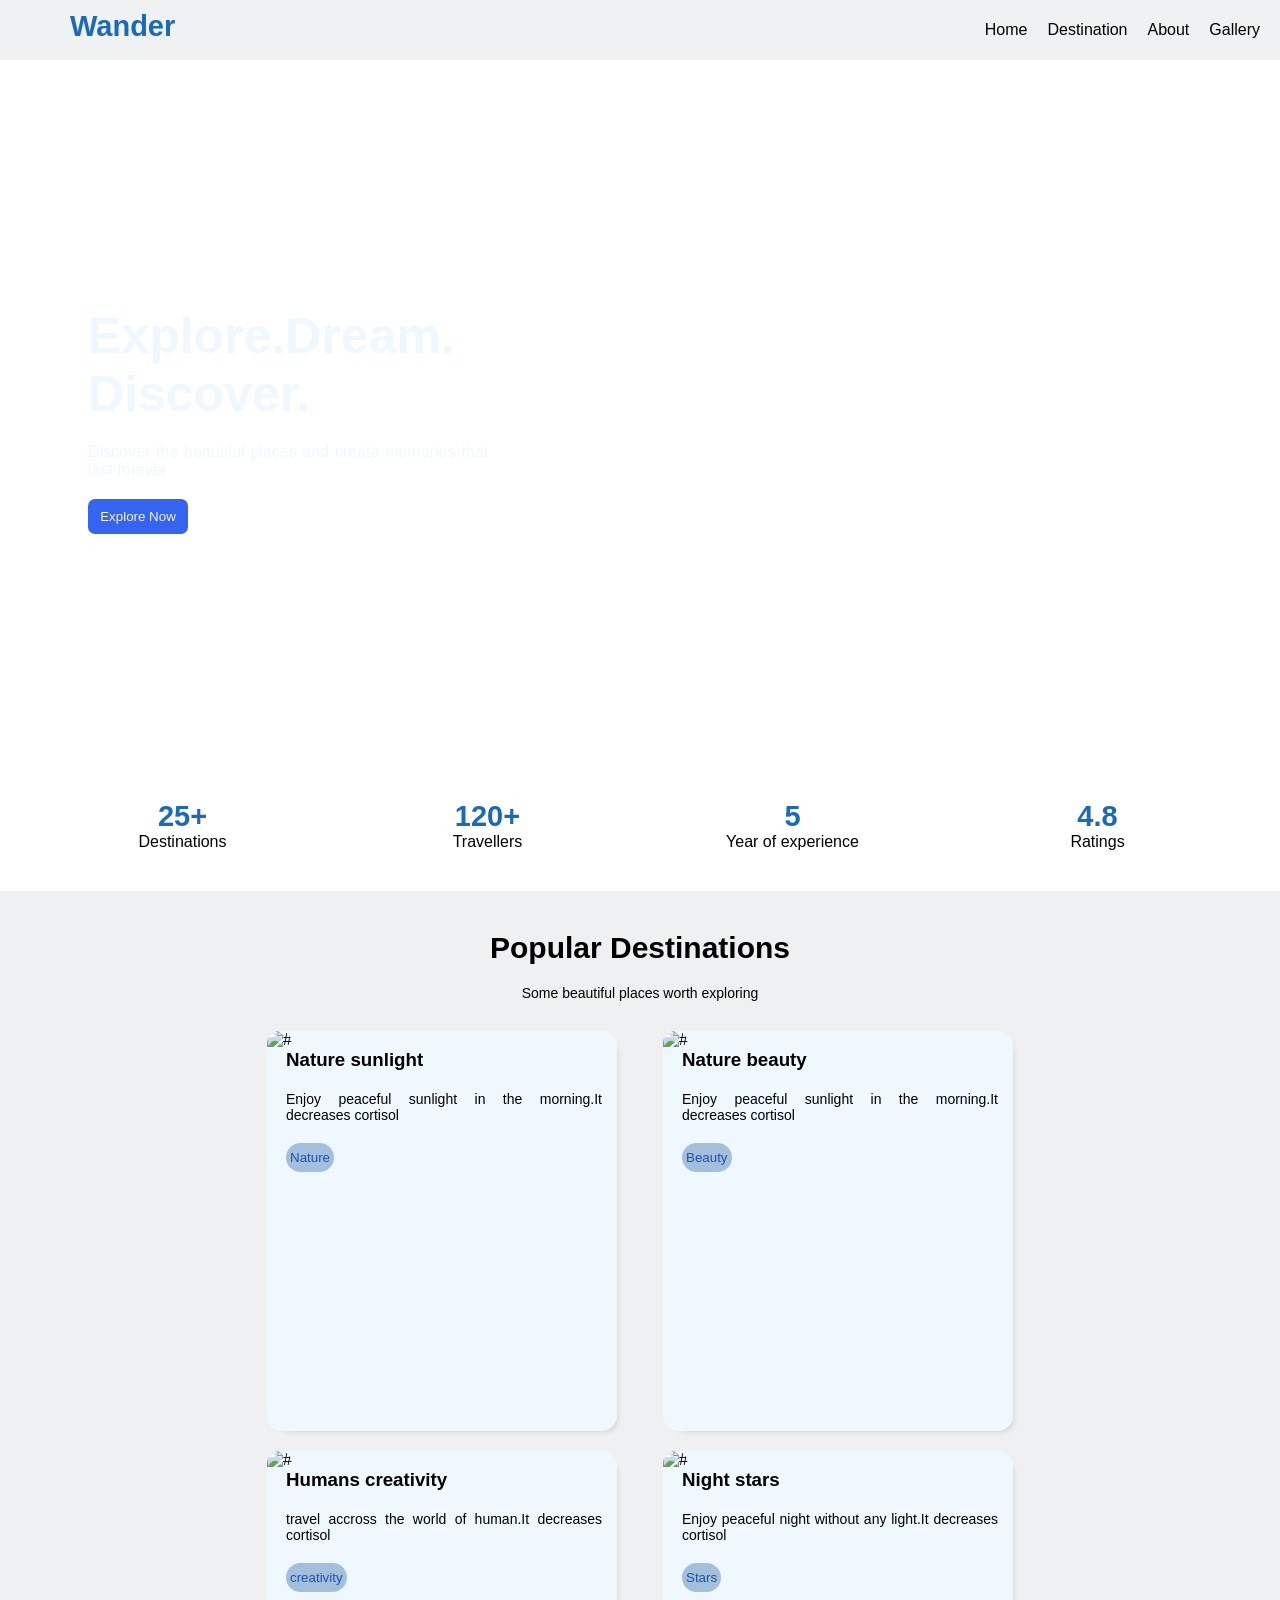
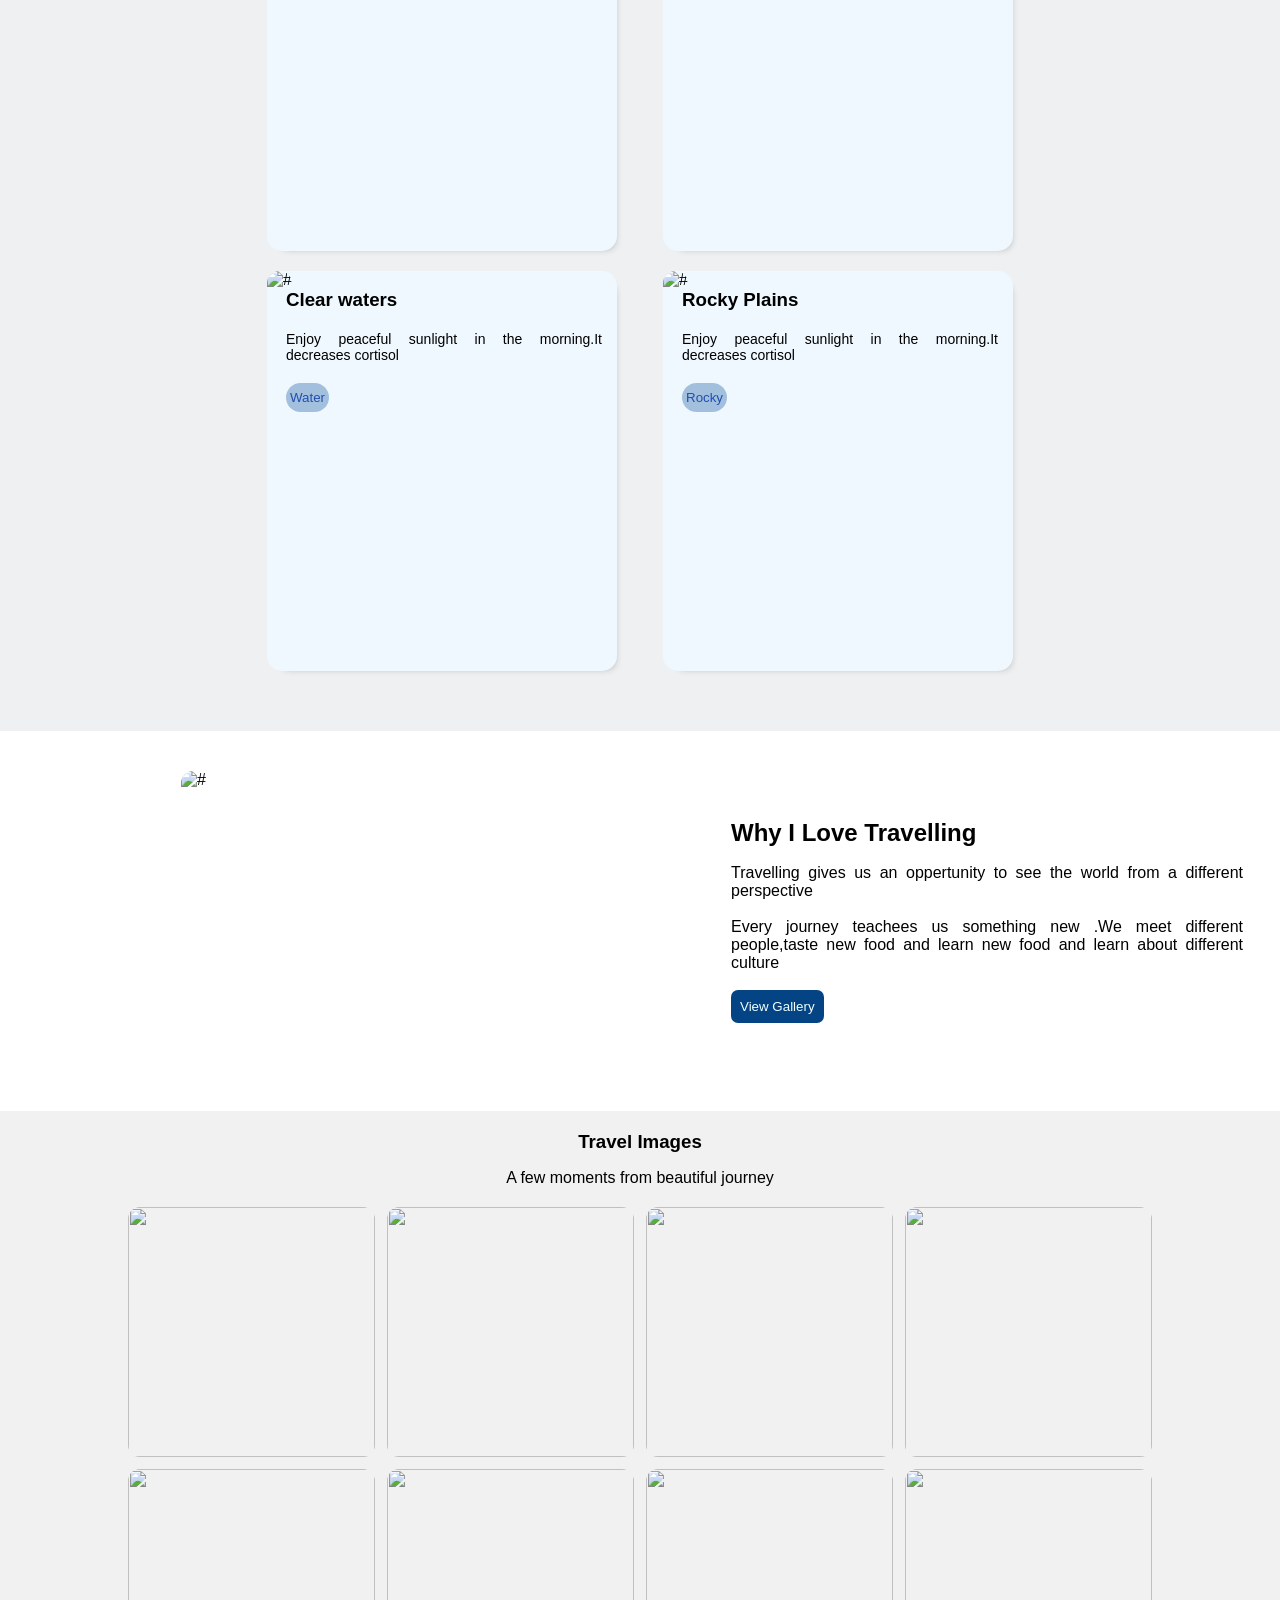
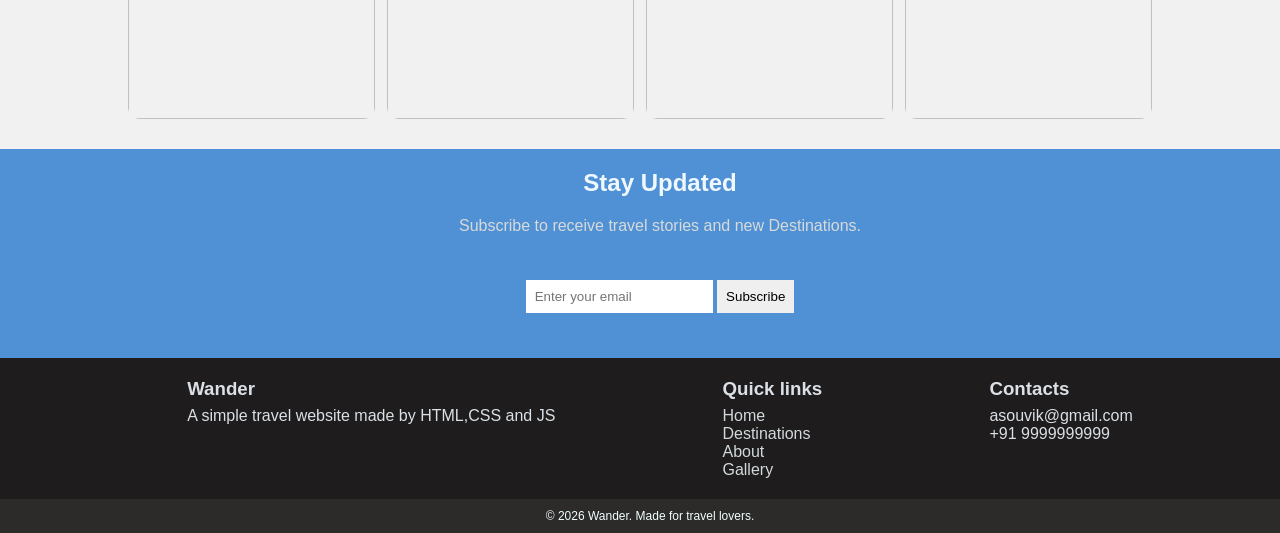
==== commit de3ab7ac: "final touch" ====
--- a/index.html
+++ b/index.html
@@ -11,6 +11,7 @@
 
 <body>
     <nav>
+        <span>Wander</span>
         <ul class="sidebar">
             
             <li onclick=hidesidebar()><a><svg xmlns="http://www.w3.org/2000/svg" height="30px" viewBox="0 -960 960 960" width="30px" fill="black"><path d="m256-200-56-56 224-224-224-224 56-56 224 224 224-224 56 56-224 224 224 224-56 56-224-224-224 224Z"/></svg></a></li>
@@ -21,7 +22,6 @@
         </ul>
         <ul class="hidebar">
 
-            <li><span>Wander</span></li>
             <li class="hide"><a href="#Home">Home</a></li>
             <li class="hide"><a href="#Destination">Destination</a></li>
             <li class="hide"><a href="#About">About</a></li>
--- a/style.css
+++ b/style.css
@@ -2,17 +2,20 @@
     margin: 0;
     padding: 0;
 }
-body{
+html,body{
     overflow-x: hidden;
     font-family: 'Segoe UI', Tahoma, Geneva, Verdana, sans-serif;
+    max-width: 100vw;
+    width: 100%;
 }
 nav{
-    height: 20px;
+    display: flex;
+    background-color: rgb(239, 241, 242);
+    height: 60px;
     position: fixed;
     z-index: 1;
     width: 100vw;
 }
-
 .sidebar{
     position: fixed;
     z-index: 999;
@@ -24,22 +27,22 @@
     justify-content: flex-start;
     backdrop-filter: blur(10px);
 }
-.hidebar li span{
-    margin-right: 60vw ;
-}
-@media screen and (max-width:1111px) {
+nav span{
+    padding-top: 10px;
+    margin-right: auto;
+}
+@media screen and (max-width:800px) {
     .hide{
         display: none;
     }
 }
-@media screen and (min-width:1111px) {
+@media screen and (min-width:800px) {
     .hidden{
         display: none;
     }
 }
 nav ul {
     display: flex;
-    background-color: rgb(244, 246, 246);
     list-style-type: none;
     height: 60px;
     align-items: center;
@@ -107,8 +110,17 @@
     width: 100px;
     border-radius: 7px;
     background-color: rgb(53, 100, 242);
-     border: none;
+    border: none;
     color: whitesmoke;
+}
+@media screen and (max-width:700px) {
+    .dis p:first-child{
+        font-size: 35px;
+    }
+    .dis p:nth-child(2){
+        font-size: 13px;
+        
+}
 }
 .dis button:hover{
     color: rgb(53, 100, 242);
@@ -261,6 +273,7 @@
     display: flex;
     flex-direction: column;
     height: fit-content;
+    width: 100vw;
     background-color: rgb(242, 241, 241);
 }
 .infos{
@@ -346,7 +359,7 @@
     display: flex;
     justify-content: space-evenly;
     padding: 20px;
-    width: 98vw;
+    width: 100vw;
 }
 @media screen and (max-width:1000px) {
     .bottom{
@@ -373,7 +386,7 @@
 .copyright{
     background-color: rgb(45, 42, 42);
     color: azure;
-    width: 99.4%;
+    width: 100vw;
     text-align: center;
     font-size: 12px;
     padding: 10px;
